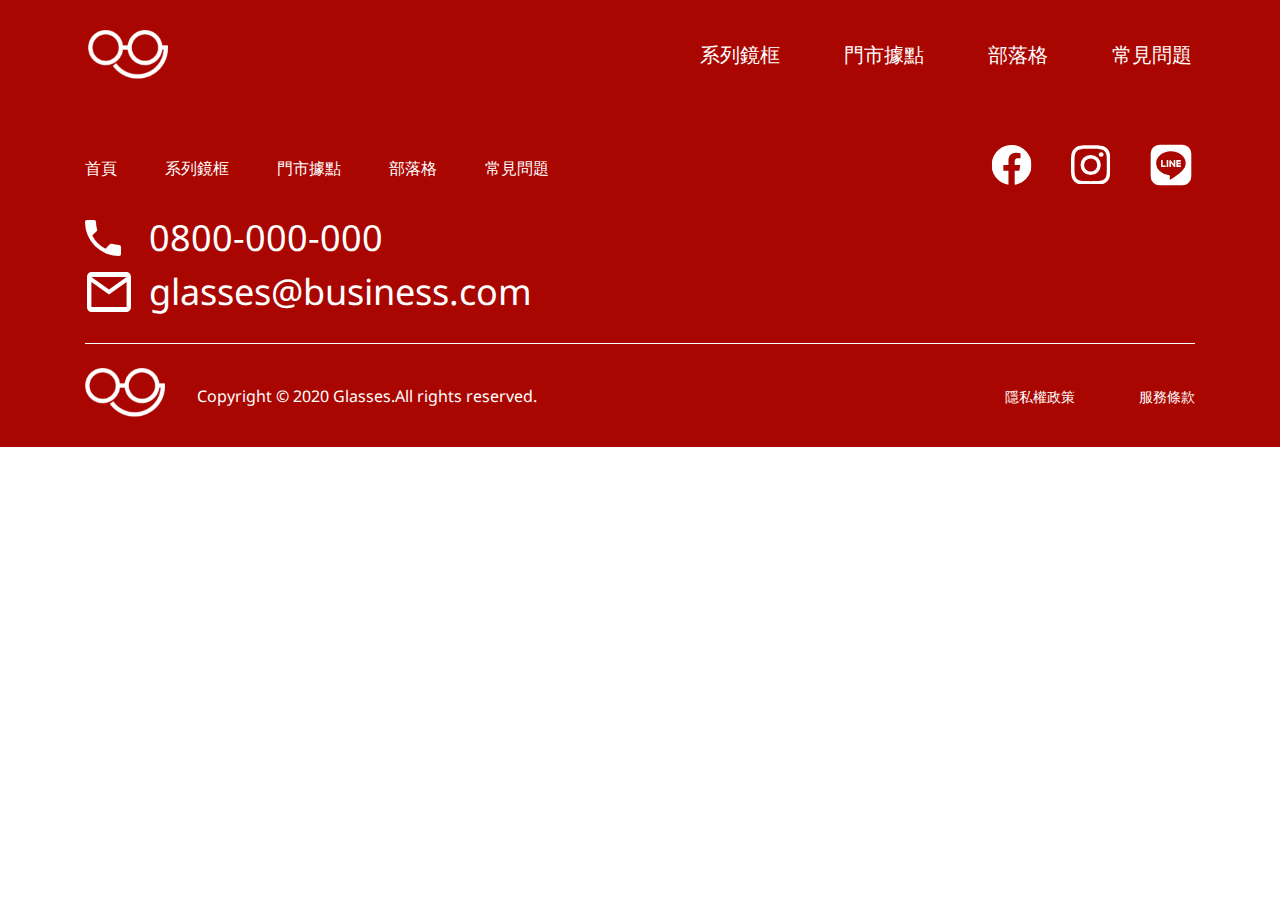
==== Blog.html @ 19c5e5c3 "edit heml" ====
<!DOCTYPE html>
<html lang="en">
<head>
    <meta charset="UTF-8">
    <meta name="viewport" content="width=device-width, initial-scale=1.0">
    <title>CssOnLineClass_ThirdMisson</title>
    <link rel="stylesheet" href="css/all.css">
    <link href="https://fonts.googleapis.com/css2?family=Roboto&display=swap" rel="stylesheet">
    <link href="https://fonts.googleapis.com/css2?family=Noto+Sans&display=swap" rel="stylesheet">
</head>
<body>
    <!-------------------- header -------------------->
    <div class="header bg_color_Crimson dp_Flex jc_between ai_center">
        <h1 class="headerLogo">
            <a class="headerLogo_a dp_block" href="index.html">
                <img class="headerLogo_img dp_block " src="images/logo.png"> logo
            </a>
        </h1>
        <ul class="headerMenu dp_Flex ">
            <li class="headerMenuItem mg_right_8 "><a class="fz_20 fc_white " href="Product.html">系列鏡框</a></li>
            <li class="headerMenuItem mg_right_8"><a class="fz_20 fc_white " href="Location.html">門市據點</a></li>
            <li class="headerMenuItem mg_right_8"><a class="fz_20 fc_white " href="Blog.html">部落格</a></li>
            <li class="headerMenuItem"><a class=" fz_20 fc_white" href="FAQ.html ">常見問題</a></li>
        </ul>
    </div>

    <!-------------------- content -------------------->
    
    <!-------------------- footer -------------------->
    <div class="footer bg_color_Crimson fc_white ">
        <div class="container ">
            <div class="footerBlockTop b_bottom_1_solid_white pd_top_4  pd_bottom_3">
                <ul class="footerMenu dp_Flex jc_between ai_center mg_bottom_2">
                    <li>
                        <ul class="footerMenuBlock1 dp_Flex  ">
                            <li class="footerMenuBlock1Item pd_right_6"><a class="footerMenuBlock1Item1Link fc_white fz_16" href="index.html">首頁</a></li>
                            <li class="footerMenuBlock1Item pd_right_6"><a class="footerMenuBlock1Item2Link fc_white fz_16" href="Product.html">系列鏡框</a></li>
                            <li class="footerMenuBlock1Item pd_right_6"><a class="footerMenuBlock1Item3Link fc_white fz_16" href="Location.html">門市據點</a></li>
                            <li class="footerMenuBlock1Item pd_right_6"><a class="footerMenuBlock1Item4Link fc_white fz_16" href="FAQ.html">部落格</a></li>
                            <li class="footerMenuBlock1Item"><a class="footerMenuBlock1Item5Link fc_white fz_16" href="Blog.html">常見問題</a></li>
                        </ul>
                    </li>
                    <li>
                        <ul class="footerMenuBlock2 dp_Flex">
                            <li class="footerMenuBlock2Item pd_right_4"><a class="footerMenuBlock2Item1Link" href="#"><img class="footerMenuBlock2Item1aImg" src="images/icon-fb.svg" alt=""></a></li>
                            <li class="footerMenuBlock2Item pd_right_4"><a class="footerMenuBlock2Item2Link" href="#"><img class="footerMenuBlock2Item2aImg" src="images/icon-ig.svg" alt=""></a></li>
                            <li class="footerMenuBlock2Item "><a class="footerMenuBlock2Item3Link" href="#"><img class="footerMenuBlock2Item3aImg" src="images/icon-line.svg" alt=""></a></li>
                        </ul>
                    </li>
                </ul>
                <ul class="footerMessage ">
                    <li class="footerMessage1 dp_Flex ai_center">
                        <img class="footerPhoneNumberImg mg_right_2" src="images/icon-phone.svg" >
                        <a class="footerPhoneNumber fc_white fz_36" href="tel:+">0800-000-000</a>
                    </li>
                    <li class="footerMessage2 dp_Flex ai_center">
                        <img class="footerEmailAddressImg mg_right_2" src="images/icon-mail.svg" >
                        <a class="footerEmailAddress fc_white fz_36" href="mailto:">glasses@business.com</a>
                    </li>
                </ul>
            </div>
            <div class="footerBlockBottom pd_top_3 pd_bottom_3 dp_Flex jc_between ai_center">
                <ul class="footerTrademark dp_Flex ai_center">
                    <a class="footerTrademarkLink fz_16" href="index.html"><img class="footerTrademarkLogo mg_right_4" src="images/logo.png" ></a>
                    <p class="footerTrademarkInformation fz_16">Copyright © 2020 Glasses.All rights reserved.</p>
                </ul>
                <ul class="footerAnnouncementInformation dp_Flex ">
                    <li class="footerAnnouncementPrivacy mg_right_8"><a class=" fc_white fz_14" href="#">隱私權政策</a> </li>
                    <li class="footerAnnouncementTerms"><a class=" fc_white fz_14" href="#">服務條款</a></li>
                </ul>
                <a class="footerPhoneLogo" href="index.html"><img  src="images/logo.png"></a>
            </div>
        </div>
        
        
       
    </div>
</body>
</html>

<!-- https://xd.adobe.com/view/8b7a73f4-31ab-4b10-a946-00fc87dfd96e-de29/screen/59ebb6ef-aad1-48e2-9908-6f530fc44c16/specs/ -->

<!-- https://dstsidragon.github.io/CssOnLineClass_ThridMisson/ -->
---- css/all.css ----
/* http://meyerweb.com/eric/tools/css/reset/ 
   v2.0 | 20110126
   License: none (public domain)
*/

html, body, div, span, applet, object, iframe,
h1, h2, h3, h4, h5, h6, p, blockquote, pre,
a, abbr, acronym, address, big, cite, code,
del, dfn, em, img, ins, kbd, q, s, samp,
small, strike, strong, sub, sup, tt, var,
b, u, i, center,
dl, dt, dd, ol, ul, li,
fieldset, form, label, legend,
table, caption, tbody, tfoot, thead, tr, th, td,
article, aside, canvas, details, embed, 
figure, figcaption, footer, header, hgroup, 
menu, nav, output, ruby, section, summary,
time, mark, audio, video {
	margin: 0;
	padding: 0;
	border: 0;
	font-size: 100%;
	font: inherit;
	vertical-align: baseline;
}
/* HTML5 display-role reset for older browsers */
article, aside, details, figcaption, figure, 
footer, header, hgroup, menu, nav, section {
	display: block;
}
body {
	line-height: 1;
}
ol, ul {
	list-style: none;
}
blockquote, q {
	quotes: none;
}
blockquote:before, blockquote:after,
q:before, q:after {
	content: '';
	content: none;
}
table {
	border-collapse: collapse;
	border-spacing: 0;
}
/* 響應式設計*/
img{
        max-width:100%;
        height:auto;
}
a{
    text-decoration: none;
}
/*從這行以下開始*/

body{
    font-family: 'Noto Sans';
    line-height: 1.5;
}

/*----- header -----*/
.header{
    max-width: 100%;
    padding:30px 88px;
}
.headerLogo{
    width: 80px;
    height: 49px;
    /*圖片取代文字*/
    text-indent:101%;
    overflow: hidden;
    white-space: nowrap;
}
.headerLogo_img{
    width: 80px;
    height: 48.57px;
}

.headerMenuItem a:hover{
    border-bottom: cornflowerblue 10px solid;
    padding-bottom: 30px;
    color:cornflowerblue;
    font-weight: bold;
}


/*----- footer -----*/
.footerPhoneNumberImg{
    padding-right: 12px;
}
.footerPhoneLogo{
    display:none;
}
.footerMenuBlock1Item a:hover{
    border-bottom: cornflowerblue 3px solid;
    padding-bottom: 5px;
    color: cornflowerblue;
    font-weight: bold;
}
.footerPhoneNumber:hover{
    color: cornflowerblue;
}
.footerEmailAddress:hover{
    color: cornflowerblue;
}
.footerAnnouncementPrivacy a:hover{
    color: cornflowerblue;
}
.footerAnnouncementTerms a:hover{
    color: cornflowerblue;
}
/*--------   共用   --------*/

.container{
    max-width: 1110px;
    margin: 0 auto;
    padding-left: 45px;
    padding-right: 45px;
}

/*字體大小*/
.fz_14{
    font-size: 14px;
}
.fz_16{
    font-size: 16px;
}
.fz_20{
    font-size: 20px;
}
.fz_36{
    font-size: 36px;
}
/*字體顏色*/
.fc_white{
    color: #fff;
}
/*背景色*/
.bg_color_Crimson{
    background-color: #AA0601;
}
/*文字對齊*/
.ta_center{
    text-align: center;
}
/*內推擠*/
.pd_3{
    padding: 24px;
}
.pd_4{
    padding: 32px;
}
.pd_top_3{
    padding-top: 24px;
}
.pd_top_4{
    padding-top: 32px;
}
.pd_bottom_3{
    padding-bottom: 24px;
}
.pd_right_4{
    padding-right: 32px;
}
.pd_right_6{
    padding-right: 48px;
}
/*外推擠*/

.mg_right_2{
    margin-right: 16px;
}
.mg_right_3{
    margin-right: 24px;
}
.mg_right_4{
    margin-right: 32px;
}
.mg_right_8{
    margin-right: 64px;
}
.mg_top_4{
    margin-top: 32px;
}
.mg_bottom_2{
    margin-bottom: 16px;
}
.mg_bottom_3{
    margin-bottom: 24px;
}

/*區塊、行內*/
.dp_block{
    display: block;
}
/*Flex*/
.dp_Flex{
    display: flex;
}
.jc_between{
    justify-content: space-between;
}
.jc_around{
    justify-content: space-around;
}

.ai_center{
    align-items: center;
}

/*邊線*/
.b_bottom_1_solid_white{
    border-bottom: 1px solid #FFFFFF;
}


/*-------------------- RWD --------------------*/

/*---- 992~768 Pad----*/
@media(max-width: 992px) {
/*----- header -----*/
.header{
    padding:30px 39px;
}
/*----- footer -----*/
.footerMenuBlock2 img{
    width: 24px;
}
.footerPhoneNumberImg{
    width: 18px;
    padding-right: 10px;
}
.footerPhoneNumber{
    font-size: 20px;
}
.footerEmailAddressImg{
    width: 28px;
}
.footerEmailAddress{
    font-size: 20px;
}
.footerTrademarkLink{
    display: none;
}
.footerAnnouncementPrivacy{
    margin-right: 24px;
}
/*--------   共用   --------*/

.container{
    max-width: 700px;
    padding-left: 39px;
    padding-right: 39px;
}
}

/*---- 767~414 Phone----*/
@media(max-width: 767px) {
/*----- header -----*/
.header{
    padding: 0;
    flex-wrap:wrap;
    text-align: center;
    justify-content: center;
}
.headerLogo{
    width: 100%; 
    padding: 10px 0;
}   

.headerLogo_img{
    margin: 0 auto;
}
.headerMenu{
    flex-wrap:wrap;
    width: 100%;
}
.headerMenuItem a:hover{
    border:none;
    padding-bottom: 0;
    color: cornflowerblue;
}

.headerMenuItem{
    padding:8px 0;
    width: 49.5%;
    margin-right: 0;
    border: 1px solid #ffffff;
}
/*----- footer -----*/
.footerMenuBlock1{
    display: none;
}
.footerMenu{
    display: block;
}
.footerBlockTop{
    display: flex;
    flex-direction: row-reverse;
}
.footerTrademarkInformation{
    font-size: 14px;
}
.footerBlockBottom{
    flex-wrap: wrap;
    align-items: flex-end;
}
.footerAnnouncementInformation{
    display: block;
}
.footerPhoneLogo{
    display: block;
    width: 46px;
    
}
/*--------   共用   --------*/

.container{
    max-width: 370px;
    padding-left: 15px;
    padding-right: 15px;
}
}
/*---- 320 Phone----*/
@media(max-width: 320px) {
    /*----- header -----*/

.headerMenuItem a:hover{
    border:none;
    padding-bottom: 0;
    color: cornflowerblue;
}

.headerMenuItem{
    width: 49.3%;
}
/*----- footer -----*/


.footerBlockTop{
    flex-direction:column;
}
.footerMenuBlock2{
    width:100%;
    justify-content: space-around;
}
.footerMenuBlock2 img{
    width: 60px;
    padding: 5px;
    border: 1px solid #ffffff;
}

.footerTrademarkInformation,.footerAnnouncementInformation a{
    font-size: 20px;
    text-align: center;
}
.footerAnnouncementInformation{
    margin: 0 auto;
    
}
.footerAnnouncementInformation li{
    
    text-align: center;
}
.footerAnnouncementPrivacy{
    margin-right: 0;
}

.footerPhoneLogo{
    display: none;
    
}
.footerTrademark{
    display: block;
}
.footerTrademarkLink{
    display: block;
    text-align: center;
}
/*--------   共用   --------*/

.container{
    max-width: 370px;
    padding-left: 15px;
    padding-right: 15px;
}
}
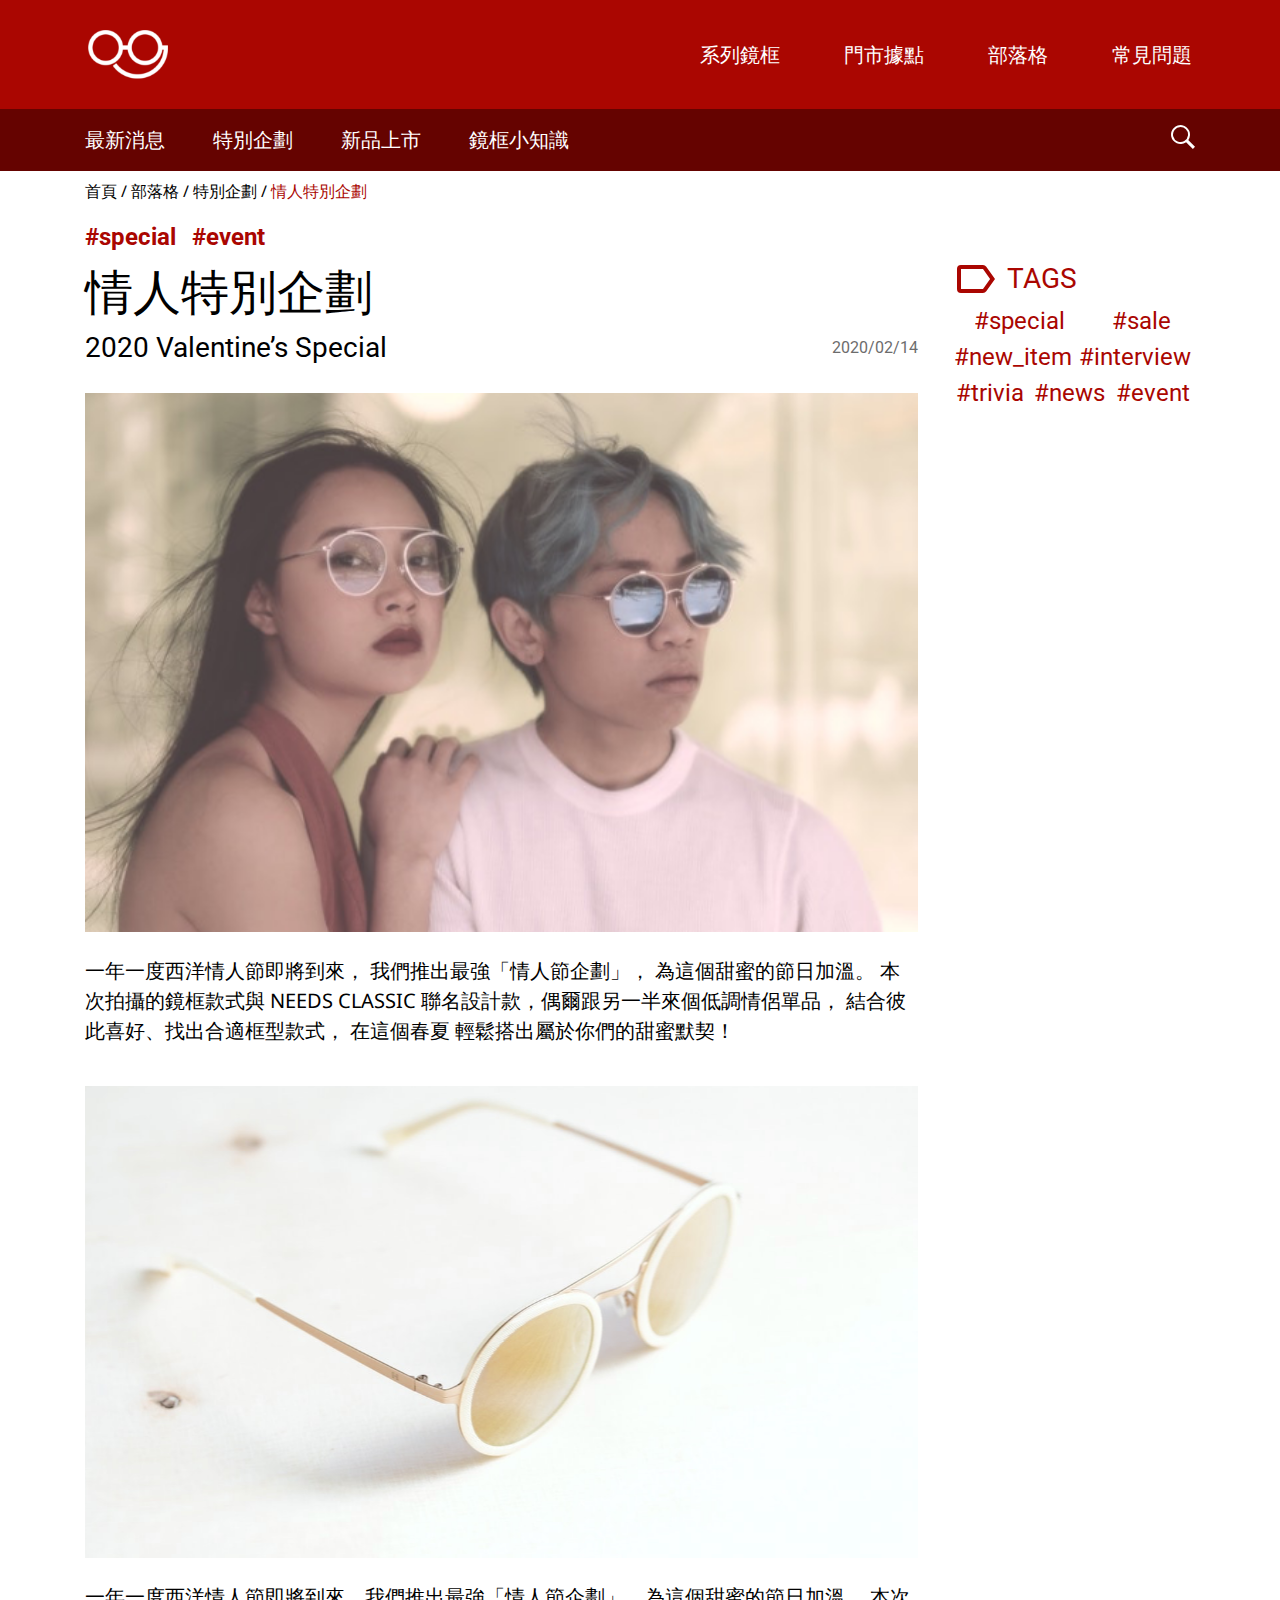
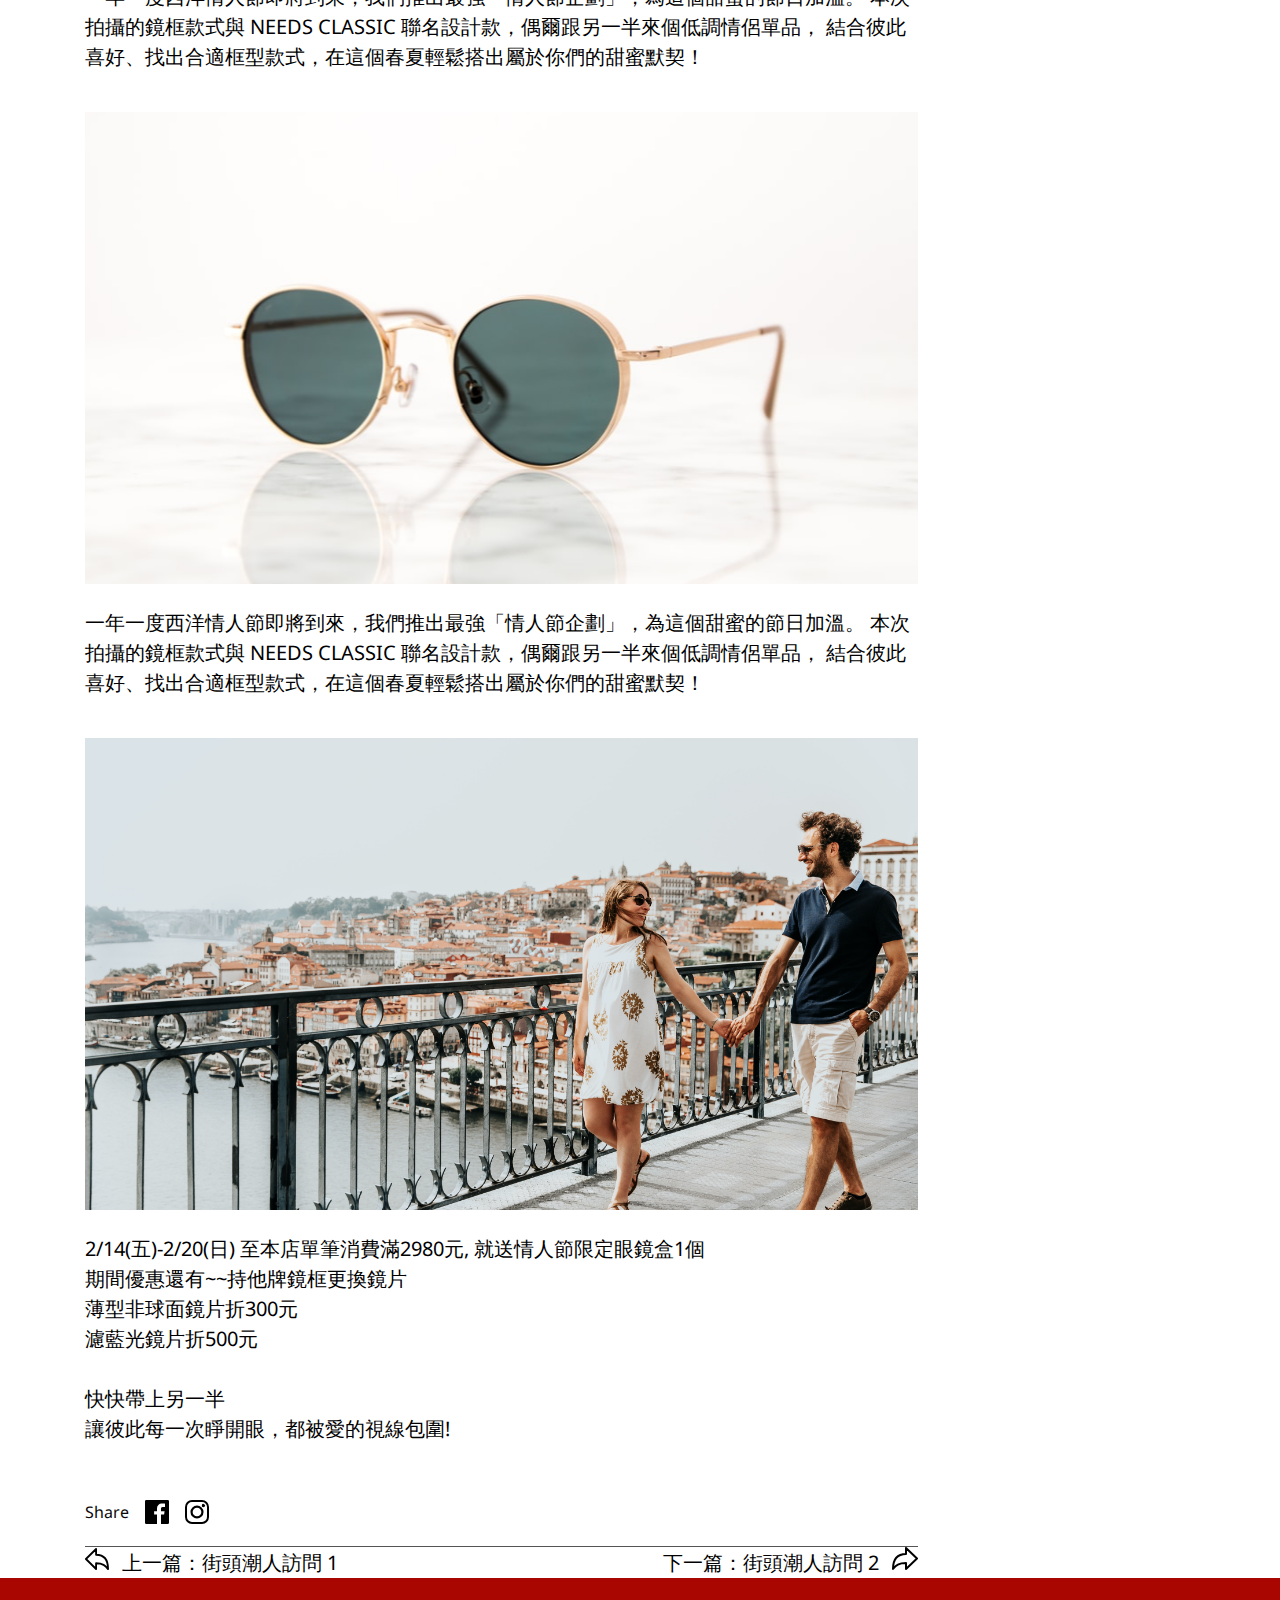
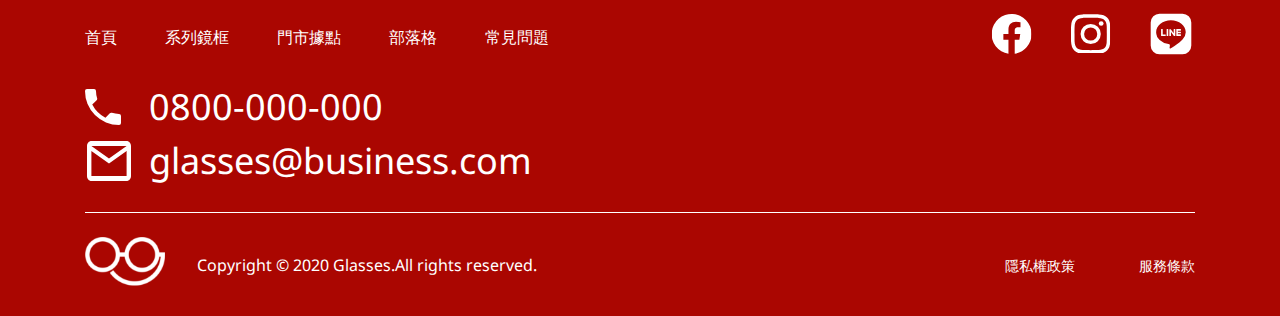
==== commit 6ae3f8cb: "edit blog html&css" ====
--- a/Blog.html
+++ b/Blog.html
@@ -7,6 +7,7 @@
     <link rel="stylesheet" href="css/all.css">
     <link href="https://fonts.googleapis.com/css2?family=Roboto&display=swap" rel="stylesheet">
     <link href="https://fonts.googleapis.com/css2?family=Noto+Sans&display=swap" rel="stylesheet">
+    <script src="js/jquery-3.5.1.js"></script>
 </head>
 <body>
     <!-------------------- header -------------------->
@@ -25,7 +26,180 @@
     </div>
 
     <!-------------------- content -------------------->
+    <div class="blog1 dp_none">
+        <div class="blogMenubar bg_color_darkred mg_bottom_10">
+            <div class="blogMenu container  dp_Flex ai_center jc_between">
+                <ul class="dp_Flex ">
+                    <li><a class="fc_white fz_20 mg_right_6 dp_block pd_top_2 pd_bottom_2" href="#">最新消息</a></li>
+                    <li><a class="fc_white fz_20 mg_right_6 dp_block pd_top_2 pd_bottom_2" href="#">特別企劃</a></li>
+                    <li><a class="fc_white fz_20 mg_right_6 dp_block pd_top_2 pd_bottom_2" href="#">新品上市</a></li>
+                    <li><a class="fc_white fz_20 mg_right_6 dp_block pd_top_2 pd_bottom_2" href="#">鏡框小知識</a></li>
+                </ul>
+                <a href="#"><img class="pd_top_2 pd_bottom_2" src="images/icon-search.svg"></a>
+            </div>
+        </div>
+        <ul class="blogContent container mg_bottom_8">
+            <li class="blogContentItem mg_bottom_5 dp_Flex jc_between ai_center">
+                <div class="blogContentItemImg1"></div>
+                <ul class="blogContentItemContent ">
+                    <li class="blogContentItemContentTitle fc_darkbrand fw_bold fz_32">情人特別企劃</li>
+                    <li class="blogContentItemContentTitle2 ff_Roboto mg_bottom_3 dp_Flex ai_center jc_between">
+                        <p class="blogContentItemContentTitle2Main fz_20">2020 Valentine’s Special</p>
+                        <p class="blogContentItemContentTitle2Main2 fz_16">2020/02/14</p>
+                    </li>
+                    <li class="blogContentItemContentText fz_20 mg_bottom_2">一年一度西洋情人節即將到來，我們推出最強「情人節企劃」，為這個甜蜜的節日加溫。偶爾跟另一半來個低調情侶單品，結合彼此喜好、找出合適框型款式，在這個春夏輕鬆搭出屬於你們的甜蜜默契！
+                    <br>
+                    即日起至2/16為止，不論是熱戀情侶、自由自在一個人或是老夫老妻，只要從未來過本店的新朋友，綁定官方LINE好友，都可享專屬優惠⋯⋯</li>
+                    <li class="blogContentItemContentMore ta_right">
+                        <a class="blogContentItemContentMoreLink fc_darkbrand ff_Roboto fw_bold fz_36 " href="#">MORE</a></li>
+                </ul>
+            </li>
+            <li class="blogContentItem mg_bottom_5 dp_Flex jc_between ai_center">
+                <div class="blogContentItemImg2"></div>
+                <ul class="blogContentItemContent ">
+                    <li class="blogContentItemContentTitle fc_darkbrand fw_bold fz_32">街頭潮人訪問</li>
+                    <li class="blogContentItemContentTitle2 ff_Roboto mg_bottom_3 dp_Flex ai_center jc_between">
+                        <p class="blogContentItemContentTitle2Main fz_20">Street Interview</p>
+                        <p class="blogContentItemContentTitle2Main2 fz_16">2020/02/02</p>
+                    </li>
+                    <li class="blogContentItemContentText fz_20 mg_bottom_2">炎熱的夏季裡，衣著選擇經常希望以簡潔的風格為主，但有時單純只穿搭 T 恤或短袖開襟襯衫，又覺得整體造型度有點不足嗎？那麼不妨可以透過「配件」，為穿搭點綴出與眾不同的視覺層次，而本季有哪些必備的配件系列呢？一起從以下推薦的 3 款單品，讓你瞬間帥氣爆棚散發型男品味⋯⋯</li>
+                    <li class="blogContentItemContentMore ta_right">
+                        <a class="blogContentItemContentMoreLink fc_darkbrand ff_Roboto fw_bold fz_36 " href="#">MORE</a></li>
+                </ul>
+            </li>
+            <li class="blogContentItem mg_bottom_5 dp_Flex jc_between ai_center">
+                <div class="blogContentItemImg3"></div>
+                <ul class="blogContentItemContent ">
+                    <li class="blogContentItemContentTitle fc_darkbrand fw_bold fz_32">春季新品上市</li>
+                    <li class="blogContentItemContentTitle2 ff_Roboto mg_bottom_3 dp_Flex ai_center jc_between">
+                        <p class="blogContentItemContentTitle2Main fz_20">New Selection</p>
+                        <p class="blogContentItemContentTitle2Main2 fz_16">2020/02/02</p>
+                    </li>
+                    <li class="blogContentItemContentText fz_20 mg_bottom_2">2020 年春季的光學眼鏡跳脫前幾季流行的復古框型，比起圓框與小方框等文青風格，偏向個性款式的眉框眼鏡成為這一季的耀眼之星。除了經典款式如黑色眉框落在長方形鏡面上，眉宇之間露出專業莊重的特殊氣質，包覆在圓形鏡框上的貓眼型眉框則是強調出特殊設計感，俐落時髦的造型搭配一件簡單的白襯衫就相當有型，是喜愛時尚質感人士絕不能錯過的必備款式⋯⋯</li>
+                    <li class="blogContentItemContentMore ta_right">
+                        <a class="blogContentItemContentMoreLink fc_darkbrand ff_Roboto fw_bold fz_36 " href="#">MORE</a></li>
+                </ul>
+            </li>
+            <li class="blogContentItem mg_bottom_5 dp_Flex jc_between ai_center">
+                <div class="blogContentItemImg4"></div>
+                <ul class="blogContentItemContent ">
+                    <li class="blogContentItemContentTitle fc_darkbrand fw_bold fz_32">設計師獨享鏡框優惠</li>
+                    <li class="blogContentItemContentTitle2 ff_Roboto mg_bottom_3 dp_Flex ai_center jc_between">
+                        <p class="blogContentItemContentTitle2Main fz_20">Sales for Designer</p>
+                        <p class="blogContentItemContentTitle2Main2 fz_16">2020/01/18</p>
+                    </li>
+                    <li class="blogContentItemContentText fz_20 mg_bottom_2">2020 年春季的光學眼鏡跳脫前幾季流行的復古框型，比起圓框與小方框等文青風格，偏向個性款式的眉框眼鏡成為這一季的耀眼之星。除了經典款式如黑色眉框落在長方形鏡面上，眉宇之間露出專業莊重的特殊氣質，包覆在圓形鏡框上的貓眼型眉框則是強調出特殊設計感，俐落時髦的造型搭配一件簡單的白襯衫就相當有型，是喜愛時尚質感人士絕不能錯過的必備款式⋯⋯</li>
+                    <li class="blogContentItemContentMore ta_right">
+                        <a class="blogContentItemContentMoreLink fc_darkbrand ff_Roboto fw_bold fz_36 " href="#">MORE</a></li>
+                </ul>
+            </li>
+            <li class="blogContentItem mg_bottom_5 dp_Flex jc_between ai_center">
+                <div class="blogContentItemImg5"></div>
+                <ul class="blogContentItemContent ">
+                    <li class="blogContentItemContentTitle fc_darkbrand fw_bold fz_32">抵抗夏日大作戰</li>
+                    <li class="blogContentItemContentTitle2 ff_Roboto mg_bottom_3 dp_Flex ai_center jc_between">
+                        <p class="blogContentItemContentTitle2Main fz_20">Summer Special</p>
+                        <p class="blogContentItemContentTitle2Main2 fz_16">2019/08/07</p>
+                    </li>
+                    <li class="blogContentItemContentText fz_20 mg_bottom_2">2020 年春季的光學眼鏡跳脫前幾季流行的復古框型，比起圓框與小方框等文青風格，偏向個性款式的眉框眼鏡成為這一季的耀眼之星。除了經典款式如黑色眉框落在長方形鏡面上，眉宇之間露出專業莊重的特殊氣質，包覆在圓形鏡框上的貓眼型眉框則是強調出特殊設計感，俐落時髦的造型搭配一件簡單的白襯衫就相當有型，是喜愛時尚質感人士絕不能錯過的必備款式⋯⋯</li>
+                    <li class="blogContentItemContentMore ta_right">
+                        <a class="blogContentItemContentMoreLink fc_darkbrand ff_Roboto fw_bold fz_36 " href="#">MORE</a></li>
+                </ul>
+            </li>
+        </ul>
+        <ul class="blogChangePage ta_center dp_Flex jc_center mg_0a mg_bottom_21">
+            <li class="b_1_solid_gray"><a  class=" pd_1 dp_block fz_19 fc_dark" href="#">上一頁</a></li>
+            <li class="b_1_solid_gray"><a  class=" pd_1 dp_block ff_Roboto fz_18 fc_dark" href="#">1</a></li>
+            <li class="b_1_solid_gray"><a  class="pd_1 dp_block ff_Roboto fz_18 fc_dark" href="#">2</a></li>
+            <li class="b_1_solid_gray"><a  class="pd_1 dp_block ff_Roboto fz_18 fc_dark" href="#">3</a></li>
+            <li class="b_1_solid_gray"><a  class="pd_1 dp_block ff_Roboto fz_18 fc_dark" href="#">4</a></li>
+            <li class="b_1_solid_gray"><a  class="pd_1 dp_block ff_Roboto fz_18 fc_dark" href="#">5</a></li>
+            <li class="b_1_solid_gray"><a   class="pd_1 dp_block fz_19 fc_dark"href="#">下一頁</a></li>
+        </ul>
+    </div>
+    <div class="blog2">
+        <div class="blog2Menubar bg_color_darkred ">
+            <div class="blogMenu container  dp_Flex ai_center jc_between">
+                <ul class="dp_Flex ">
+                    <li><a class="fc_white fz_20 mg_right_6 dp_block pd_top_2 pd_bottom_2" href="#">最新消息</a></li>
+                    <li><a class="fc_white fz_20 mg_right_6 dp_block pd_top_2 pd_bottom_2" href="#">特別企劃</a></li>
+                    <li><a class="fc_white fz_20 mg_right_6 dp_block pd_top_2 pd_bottom_2" href="#">新品上市</a></li>
+                    <li><a class="fc_white fz_20 mg_right_6 dp_block pd_top_2 pd_bottom_2" href="#">鏡框小知識</a></li>
+                </ul>
+                <a href="#"><img class="pd_top_2 pd_bottom_2" src="images/icon-search.svg"></a>
+            </div>
+        </div>
+        <div class="blog2BannerContent pd_top_1">
+            <ul class="blog2Banner container">
+                <li class="blog2BannerUrl fz_16 mg_bottom_2">
+                    首頁 / 部落格 / 特別企劃 / 
+                    <span class="blog2BannerUrlNow fc_darkred">情人特別企劃</span>
+                </li>
+                <li class="blog2BannerTag fc_darkred fw_bold ff_Roboto fz_24 dp_Flex">
+                    <p class="blog2BannerTag1 mg_right_2">#special</p>
+                    <p class="blog2BannerTag2">#event</p>
+                </li>
+            </ul>
+        </div>
+        <div class="blog2Content container dp_Flex jc_between ">
+            <ul class="blog2Main ">
+                <li class="blog2MainTittle fz_48">
+                    <h2>情人特別企劃</h2>
+                </li>
+                <li class="blog2MainTittle2 dp_Flex jc_between ai_center mg_bottom_3 ff_Roboto">
+                    <p class="blog2MainTittle2Name fz_28">2020 Valentine’s Special</p>
+                    <p class="blog2MainTittle2Date fz_16 fc_light_gray_2">2020/02/14</p>
+                </li>
+                <li class="blog2MainTittle2Img1 mg_bottom_3 "></li>
+                <li class="blog2MainContent mg_bottom_5 fz_20">
+                    一年一度西洋情人節即將到來， 我們推出最強「情人節企劃」， 為這個甜蜜的節日加溫。 本次拍攝的鏡框款式與 NEEDS CLASSIC 聯名設計款，偶爾跟另一半來個低調情侶單品， 結合彼此喜好、找出合適框型款式， 在這個春夏 輕鬆搭出屬於你們的甜蜜默契！
+                </li>
+                <li class="blog2MainTittle2Img2 mg_bottom_3"></li>
+                <li class="blog2MainContent mg_bottom_5 fz_20">
+                    一年一度西洋情人節即將到來，我們推出最強「情人節企劃」，為這個甜蜜的節日加溫。 本次拍攝的鏡框款式與 NEEDS CLASSIC 聯名設計款，偶爾跟另一半來個低調情侶單品， 結合彼此喜好、找出合適框型款式，在這個春夏輕鬆搭出屬於你們的甜蜜默契！
+                </li>
+                <li class="blog2MainTittle2Img3 mg_bottom_3"></li>
+                <li class="blog2MainContent mg_bottom_5 fz_20">
+                    一年一度西洋情人節即將到來，我們推出最強「情人節企劃」，為這個甜蜜的節日加溫。 本次拍攝的鏡框款式與 NEEDS CLASSIC 聯名設計款，偶爾跟另一半來個低調情侶單品， 結合彼此喜好、找出合適框型款式，在這個春夏輕鬆搭出屬於你們的甜蜜默契！
+                </li>
+                <li class="blog2MainTittle2Img4 mg_bottom_3"></li>
+                <li class="blog2MainContent mg_bottom_5 fz_20">
+                    2/14(五)-2/20(日) 至本店單筆消費滿2980元, 就送情人節限定眼鏡盒1個<br>期間優惠還有~~持他牌鏡框更換鏡片<br>薄型非球面鏡片折300元<br>濾藍光鏡片折500元<br><br>快快帶上另一半<br>讓彼此每一次睜開眼，都被愛的視線包圍! 
+                </li>
+                <li class="blog2MainShare b_bottom_1_solid_gray pd_top_2 pd_bottom_2 fc_light_gray_3">
+                    <ul class="dp_Flex">
+                        <li class="mg_right_2" >Share</li>
+                        <li class="mg_right_2"><a href="#"><img src="images/logo-facebook.svg"></a></li>
+                        <li><a href="#"><img src="images/logo-instagram.svg"></a></li>
+                    </ul>
+                </li>
+                <li class="blog2MainChangePage dp_Flex jc_between ai_center">
+                    <a class="blog2MainChangePageLast fc_dark fz_20 " href="#">
+                        <img class="mg_right_1"  src="images/icon-undo.svg"> 上一篇：街頭潮人訪問 1</a>
+                    <a class="blog2MainChangePageNext fc_dark fz_20 " href="#">下一篇：街頭潮人訪問 2
+                        <img class="mg_left_1" src="images/icon-redo.svg"></a>
+                </li>
+            </ul>
+            <div class="blog2SideBar">
+                <h3 class="blog2SideBarTittle fc_darkred fz_28 ff_Roboto dp_Flex ai_center">
+                    <img class="mg_right_1" src="images/icon-tag.svg">
+                    <p>TAGS</p>
+                </h3>
+                <ul class="blog2SideBarTagList fc_darkred fz_24 ff_Roboto dp_Flex ai_center jc_around F_wrap">
+                    <li class="blog2SideBarTag">#special</li>
+                    <li class="blog2SideBarTag">#sale</li>
+                    <li class="blog2SideBarTag">#new_item</li>
+                    <li class="blog2SideBarTag">#interview</li>
+                    <li class="blog2SideBarTag">#trivia</li>
+                    <li class="blog2SideBarTag">#news</li>
+                    <li class="blog2SideBarTag">#event</li>
+                </ul>
+            </div>
+        </div>
+
+    </div>
     
+
     <!-------------------- footer -------------------->
     <div class="footer bg_color_Crimson fc_white ">
         <div class="container ">
@@ -75,9 +249,11 @@
         
        
     </div>
+    <script src="js/all.js"></script>
 </body>
 </html>
 
 <!-- https://xd.adobe.com/view/8b7a73f4-31ab-4b10-a946-00fc87dfd96e-de29/screen/59ebb6ef-aad1-48e2-9908-6f530fc44c16/specs/ -->
 
-<!-- https://dstsidragon.github.io/CssOnLineClass_ThridMisson/ -->+<!-- https://dstsidragon.github.io/CssOnLineClass_ThridMisson/ -->
+
--- a/css/all.css
+++ b/css/all.css
@@ -60,6 +60,7 @@
     font-family: 'Noto Sans';
     line-height: 1.5;
 }
+/*-------------Layout-------------*/
 
 /*----- header -----*/
 .header{
@@ -112,6 +113,381 @@
 .footerAnnouncementTerms a:hover{
     color: cornflowerblue;
 }
+/*-------------Index-------------*/
+.banner{
+    background:url('../images/banner.png') no-repeat center center;
+    background-size: cover;
+    height: 840px;
+    
+}
+.containerContent{
+    font-family:Noto sans,Regular;
+}
+.servicetcontentList{
+    width: 100%;
+}
+.servicetcontentItem{
+    width:20%;
+}
+.classificationImg{
+    width: 53%;
+}
+.classificationLink{
+    width: 43%;
+}
+.co-branding{
+    background: center center url('../images/bg.png');
+}
+.DoubleA{
+    width: 47.5%;
+    height: 472px;
+    background: center center url('../images/product-8.png');
+    opacity: 0.5;
+    background-size: cover;
+}
+
+.Youth{
+    width: 47.5%;
+    height: 472px;
+    background: center center url('../images/product-9.png');
+    opacity: 0.5;
+    background-size: cover;
+}
+.DoubleA:hover,.Youth:hover{
+    opacity: 1;
+}
+.feedbackContent{
+    width: 24%;
+}
+.contactForm{
+    width: 730px;
+}
+.formCheck{
+    cursor: pointer;
+    width: 24px;
+    height: 24px;
+}
+
+.formButton{
+    width: 354px;
+    height: 52px;
+    cursor: pointer;
+}
+
+/*-------------Product-------------*/
+.opticalLinkkImg{
+    width: 48px;
+}
+.opticalLink,.sunglassesLink,.functionalLink{
+    border-bottom:10px solid transparent;
+} 
+.opticalLink:hover,.sunglassesLink:hover,.functionalLink:hover{
+    background-color: rgba(240, 222, 222, 0.966); 
+    border-bottom:10px solid #AA0601;
+    
+} 
+.sunglassesLinkImg{
+    width: 48px;
+}
+.functionalLinkImg{
+    width: 35px;
+}
+.glassClass{
+    max-width: 1386px;
+}
+
+.glassClassItem{
+    width: 33.333333%;
+}
+.productBanner div{
+    width: 49%;
+    height: 309px;
+    
+}
+.productOpticalContentItem{
+    width: 24%;
+}
+.productBannerImg{
+    background:center center no-repeat url('../images/banner-1.png');
+    background-size: cover;
+}
+.productBannerImg2{
+    background:center center no-repeat url('../images/banner-2.png');
+    background-size: cover;
+}
+
+.productSunglassesContentItem1 .productSunglassesContentItemImg,.productSunglassesContentItem7 .productSunglassesContentItemImg{
+    background:center center no-repeat url('../images/products-4.png');
+    background-size: cover;
+    height: 164px;
+}
+.productSunglassesContentItem2 .productSunglassesContentItemImg,.productSunglassesContentItem8 .productSunglassesContentItemImg{
+    background:center center no-repeat url('../images/products-3.png');
+    background-size: cover;
+    height: 164px;
+}
+.productSunglassesContentItem3 .productSunglassesContentItemImg,.productSunglassesContentItem9 .productSunglassesContentItemImg{
+    background:center center no-repeat url('../images/products-2.png');
+    background-size: cover;
+    height: 164px;
+}
+.productSunglassesContentItem4 .productSunglassesContentItemImg,.productSunglassesContentItem10 .productSunglassesContentItemImg{
+    background:center center no-repeat url('../images/products-6.jpg');
+    background-size: cover;
+    height: 164px;
+}
+.productSunglassesContentItem5 .productSunglassesContentItemImg,.productSunglassesContentItem11 .productSunglassesContentItemImg{
+    background:center center no-repeat url('../images/products-11.jpg');
+    background-size: cover;
+    height: 164px;
+}
+.productSunglassesContentItem6 .productSunglassesContentItemImg,.productSunglassesContentItem12 .productSunglassesContentItemImg{
+    background:center center no-repeat url('../images/products-5.jpg');
+    background-size: cover;
+    height: 164px;
+}
+
+.productOpticalContentItemColor1,.productOpticalContentItemColor2{
+    width: 24px;
+    height: 24px;
+    border-radius:20%;
+}
+.productChangePage{
+    width: 368px;
+}
+.productChangePage li:hover{
+    background-color: #000;
+}
+.productChangePage a:hover{
+    color: #fff;
+}
+
+.productSunglassesContentItem{
+    width: 32%;
+}
+
+.productOpticalContentItem1 .productOpticalContentItemImg,.productOpticalContentItem7 .productOpticalContentItemImg{
+    background:center center no-repeat url('../images/products-1.png');
+    background-size: cover;
+    height: 164px;
+}
+.productOpticalContentItem2 .productOpticalContentItemImg,.productOpticalContentItem8 .productOpticalContentItemImg{
+    background:center center no-repeat url('../images/products-7.jpg');
+    background-size: cover;
+    height: 164px;
+}
+.productOpticalContentItem3 .productOpticalContentItemImg,.productOpticalContentItem9 .productOpticalContentItemImg{
+    background:center center no-repeat url('../images/products-8.jpg');
+    background-size: cover;
+    height: 164px;
+}
+.productOpticalContentItem4 .productOpticalContentItemImg,.productOpticalContentItem10 .productOpticalContentItemImg{
+    background:center center no-repeat url('../images/products-10.jpg');
+    background-size: cover;
+    height: 164px;
+}
+.productOpticalContentItem5 .productOpticalContentItemImg,.productOpticalContentItem11 .productOpticalContentItemImg{
+    background:center center no-repeat url('../images/products-9.jpg');
+    background-size: cover;
+    height: 164px;
+}
+.productOpticalContentItem6 .productOpticalContentItemImg,.productOpticalContentItem12 .productOpticalContentItemImg{
+    background:center center no-repeat url('../images/products-12.jpg');
+    background-size: cover;
+    height: 164px;
+}
+
+.productSunglassesContentItemColor1,.productSunglassesContentItemColor2{
+    width: 24px;
+    height: 24px;
+    border-radius:20%;
+}
+.productSunglassesContent .productChangePage{
+    display:none;
+}
+
+/*-------------Location-------------*/
+.locationBanner{
+    height: 304px;
+    background:center center url(../images/qa.png);
+}
+.locationBannerHeaderIcon{
+    width: 40px;
+    height: 58px;
+}
+.locationBannerHeader{
+    height: 100%;
+}
+.locationContentItem{
+    width: 32%;
+    margin-left: 0.5%;
+    margin-right: 0.5%;
+}
+
+.locationContentItem1 .locationContentItemImg{
+    height: 224px;
+    background: center center no-repeat url(../images/locate1.jpeg);
+    background-size: cover;
+}
+.locationContentItem2 .locationContentItemImg{
+    height: 224px;
+    background: center center no-repeat url(../images/locate2.jpg);
+    background-size: cover;
+}
+.locationContentItem3 .locationContentItemImg{
+    height: 224px;
+    background: center center no-repeat url(../images/locate3.jpg);
+    background-size: cover;
+}
+.locationContentItem4 .locationContentItemImg{
+    height: 224px;
+    background: center center no-repeat url(../images/locate4.jpg);
+    background-size: cover;
+}
+.locationContentItem5 .locationContentItemImg{
+    height: 224px;
+    background: center center no-repeat url(../images/locate5.jpg);
+    background-size: cover;
+}
+.locationContentItemInfo img{
+    width: 20px;
+    height: 20px;
+}
+.locationContentItemButton{
+    width: 100%;
+}
+.locationContentItemButton:hover{
+    background-color: rgb(25, 167, 192);
+}
+.locationSelect{
+    width: 324px;
+    height: 45px;
+    border: 1px solid #CED4DA;
+}
+
+/*--local2--*/
+.locationContent2Item{
+    width: 40%;
+    margin-left: 0.5%;
+    margin-right: 0.5%;
+}
+.locationContent2Item .locationContentItemImg{
+    height: 224px;
+    background: center center no-repeat url(../images/locate1.jpeg);
+    background-size: cover;
+
+}
+.location2Map{
+    width: 57%;
+    height: 442px;
+}
+.location2ContentBackup{
+    width: 80%;
+}
+
+
+/*-------------FAQ-------------*/
+.faqBanner{
+    height: 304px;
+    background:center center url(../images/qa.png);
+}
+.faqBannerHeaderIcon{
+    width: 58px;
+    height: 58px;
+}
+.faqBannerHeader{
+    height: 100%;
+}
+.faqContentItemContent{
+    width: 900px;
+}
+.blogMenu a:hover{
+    outline: 1px solid rgb(25, 167, 192);
+}
+/*-------------Blog-------------*/
+.blogContentItem{
+    height: 400px;
+}
+.blogContentItemImg1{
+    width: 50%;
+    height: 100%;
+    background: center center no-repeat url(../images/blog-1.png);
+    background-size: cover;
+}
+.blogContentItemImg2{
+    width: 50%;
+    height: 100%;
+    background: center center no-repeat url(../images/blog-2.png);
+    background-size: cover;
+}
+.blogContentItemImg3{
+    width: 50%;
+    height: 100%;
+    background: center center no-repeat url(../images/blog-3.png);
+    background-size: cover;
+}
+.blogContentItemImg4{
+    width: 50%;
+    height: 100%;
+    background: center center no-repeat url(../images/blog-4.png);
+    background-size: cover;
+}
+.blogContentItemImg5{
+    width: 50%;
+    height: 100%;
+    background: center center no-repeat url(../images/blog-5.png);
+    background-size: cover;
+}
+.blogContentItemContent{
+    width: 49%;
+}
+
+.blogChangePage{
+    width: 368px;
+}
+.blogChangePage li:hover{
+    background-color: #000;
+}
+.blogChangePage a:hover{
+    color: #fff;
+}
+
+/*--blog2--*/
+
+
+.blog2SideBar{
+    width: 22%;
+}
+.blog2Main{
+    width: 75%;
+}
+.blog2MainTittle2Img1{
+    background: center center no-repeat url(../images/blog-1.png);
+    background-size: cover;
+    height: 539px;
+}
+.blog2MainTittle2Img2{
+    background: center center no-repeat url(../images/blog-6.png);
+    background-size: cover;
+    height: 472px;
+}
+.blog2MainTittle2Img3{
+    background: center center no-repeat url(../images/blog-7.png);
+    background-size: cover;
+    height: 472px;
+}
+.blog2MainTittle2Img4{
+    background: center center no-repeat url(../images/blog-10.jpg);
+    background-size: cover;
+    height: 472px;
+}
+.blog2MainChangePageLast img{
+    width: 24px;
+}
+.blog2SideBarTagList{
+    width: 100%;
+}
+
 /*--------   共用   --------*/
 
 .container{
@@ -120,7 +496,16 @@
     padding-left: 45px;
     padding-right: 45px;
 }
-
+.mg_0a{
+    margin: 0 auto;
+}
+/*字型*/
+.ff_Roboto{
+    font-family: "Roboto", sans-serif;
+}
+.ff_NotoSans{
+    font-family: "Noto Sans", sans-serif;
+}
 /*字體大小*/
 .fz_14{
     font-size: 14px;
@@ -128,48 +513,210 @@
 .fz_16{
     font-size: 16px;
 }
+.fz_18{
+    font-size: 18px;
+}
+.fz_19{
+    font-size: 19px;
+}
 .fz_20{
     font-size: 20px;
 }
+.fz_24{
+    font-size: 24px;
+}
+.fz_28{
+    font-size: 28px;
+}
+.fz_32{
+    font-size: 32px;
+}
 .fz_36{
     font-size: 36px;
+}
+.fz_42{
+    font-size: 42px;
+}
+.fz_48{
+    font-size: 48px;
+}
+.fz_64{
+    font-size: 64px;
+}
+.fz_72{
+    font-size: 72px;
+}
+/*透明度*/
+.opacity_02{
+    opacity: 0.2;
+}
+/*字體粗度*/
+.fw_bold{
+    font-weight: bold;
+}
+.fw_black {
+    font-weight: 900;
+}
+.fw_medium{
+    font-weight: 400;
+}
+.fs_italic{
+    font-style:italic;
 }
 /*字體顏色*/
 .fc_white{
     color: #fff;
 }
+.fc_darkbrand{
+    color: #650300;
+}
+.fc_darkred{
+    color: #AA0601;
+}
+.fc_light_gray{
+    color: #707070;
+}
+.fc_dark{
+    color:#000000;
+}
+.fc_dark_gray_2{
+    color:#555555;
+}
+.fc_dark_gray{
+    color:#495057;
+}
+.fc_light_gray_2{
+    color:#6C6C6C;
+}
+.fc_light_gray_3{
+    color:#0A0A0A;
+}
 /*背景色*/
 .bg_color_Crimson{
     background-color: #AA0601;
 }
+.bg_color_darkPink{
+    background-color:#AA06010D;
+}
+.bg_color_drakBrown{
+    background-color: #5F3E2D;
+}
+.bg_color_darkOrange{
+    background-color: #B75929;
+}
+.bg_color_darkWhite{
+    background-color: rgba(240, 222, 222, 0.966);
+}
+.bg_color_dark{
+    background-color:#000000;
+}
+.bg_color_darkgray{
+    background-color:#495057;
+}
+.bg_color_darkred{
+    background-color:#650300;
+}
+.bg_transparent{
+    background: transparent;
+
+}
+
 /*文字對齊*/
 .ta_center{
     text-align: center;
 }
+.ta_right{
+    text-align: right;
+}
+.ta_left{
+    text-align: left;
+}
+
+
 /*內推擠*/
+.pd_1{
+    padding: 8px;
+}
+.pd_2{
+    padding: 16px;
+}
 .pd_3{
     padding: 24px;
 }
 .pd_4{
     padding: 32px;
 }
+.pd_top_1{
+    padding-top:8px;
+}
+.pd_top_2{
+    padding-top: 16px;
+}
 .pd_top_3{
     padding-top: 24px;
 }
 .pd_top_4{
     padding-top: 32px;
 }
+.pd_top_5{
+    padding-top: 40px;
+}
+.pd_top_8{
+    padding-top: 64px;
+}
+.pd_top_10{
+    padding-top: 80px;
+}
+.pd_top_11{
+    padding-top: 88px;
+}
+.pd_bottom_1{
+    padding-bottom: 8px;
+}
+.pd_bottom_2{
+    padding-bottom: 16px;
+}
 .pd_bottom_3{
     padding-bottom: 24px;
 }
+.pd_bottom_8{
+    padding-bottom: 64px;
+}
+.pd_bottom_10{
+    padding-bottom: 80px;
+}
+.pd_bottom_20{
+    padding-bottom: 160px;
+}
+.pd_bottom_33{
+    padding-bottom: 264px;
+}
+.pd_bottom_35{
+    padding-bottom: 280px;
+}
+.pd_left_2{
+    padding-left: 16px;
+}
+.pd_left_3{
+    padding-left: 24px;
+}
+.pd_right_2{
+    padding-right: 16px;
+}
+.pd_right_3{
+    padding-right: 24px;
+}
 .pd_right_4{
     padding-right: 32px;
 }
 .pd_right_6{
     padding-right: 48px;
 }
+
 /*外推擠*/
-
+.mg_right_1{
+    margin-right: 8px;
+}
 .mg_right_2{
     margin-right: 16px;
 }
@@ -179,43 +726,146 @@
 .mg_right_4{
     margin-right: 32px;
 }
+.mg_right_6{
+    margin-right: 48px;
+}
 .mg_right_8{
     margin-right: 64px;
 }
+.mg_left_1{
+    margin-left: 8px;
+}
 .mg_top_4{
     margin-top: 32px;
 }
+.mg_bottom_1{
+    margin-bottom: 8px;
+}
 .mg_bottom_2{
     margin-bottom: 16px;
 }
 .mg_bottom_3{
     margin-bottom: 24px;
 }
-
+.mg_bottom_4{
+    margin-bottom: 32px;
+}
+.mg_bottom_5{
+    margin-bottom: 40px;
+}
+.mg_bottom_8{
+    margin-bottom: 64px;
+}
+.mg_bottom_10{
+    margin-bottom: 80px;
+}
+.mg_bottom_13{
+    margin-bottom: 104px;
+}
+.mg_bottom_21{
+    margin-bottom: 168px;
+}
+.mg_bottom_35{
+    margin-bottom: 280px;
+}
+
+
+
+/*Flex*/
+.dp_Flex{
+    display: flex;
+}
+.F_wrap{
+    flex-wrap: wrap;
+}
+.fd_colmun{
+    flex-direction: column;
+}
+.fd_row_reverse{
+    flex-direction: row-reverse;
+}
+.jc_center{
+    justify-content: center;
+}
+.jc_between{
+    justify-content: space-between;
+}
+.jc_around{
+    justify-content: space-around;
+}
+.jc_end{
+    justify-content:flex-end;
+}
+.ai_center{
+    align-items: center;
+}
+.ai_baseline{
+    align-items: baseline;
+}
+.ai_end{
+    align-items: flex-end;
+}
 /*區塊、行內*/
 .dp_block{
     display: block;
 }
-/*Flex*/
-.dp_Flex{
-    display: flex;
-}
-.jc_between{
-    justify-content: space-between;
-}
-.jc_around{
-    justify-content: space-around;
-}
-
-.ai_center{
-    align-items: center;
-}
-
+.dp_none{
+    display: none;
+}
+.bx_border{
+    box-sizing: border-box;
+}
+/*高度*/
+.h_full{
+    height: 100%;
+}
+/*寬度*/
+.w_full{
+    width: 100%;
+}
 /*邊線*/
+.b_1_solid_lightwhite{
+    border: 1px solid #DEE2E6;
+
+}
+.b_1_solid_dark{
+    border: 1px solid #000000;
+
+}
+.b_1_solid_lightgray{
+    border: 1px solid #DCDCDC;
+}
+.b_1_solid_gray{
+    border: 1px solid #555555;
+}
+.b_1_solid_darkgray{
+    border: 1px solid #00000020;
+}
 .b_bottom_1_solid_white{
     border-bottom: 1px solid #FFFFFF;
 }
-
+.b_bottom_1_solid_lightwhite{
+    border-bottom: 1px solid #DEE2E6;
+
+}
+.b_bottom_1_solid_dark{
+    border-bottom: 1px solid #000000;
+
+}
+.b_bottom_1_solid_lightgray{
+    border-bottom: 1px solid #DCDCDC;
+}
+.b_bottom_1_solid_gray{
+    border-bottom: 1px solid #555555;
+}
+.b_bottom_1_solid_darkgray{
+    border-bottom: 1px solid #00000020;
+}
+
+.active{ 
+    border-bottom:10px solid #AA0601;
+}
+   
 
 /*-------------------- RWD --------------------*/
 
@@ -251,10 +901,158 @@
 /*--------   共用   --------*/
 
 .container{
-    max-width: 700px;
+    max-width: 768px;
     padding-left: 39px;
     padding-right: 39px;
 }
+
+/*-------------Index-------------*/
+.banner{
+    background:url('../images/banner-sm.png') no-repeat center center;
+    background-size: cover;
+}
+.containerTittle{
+    font-size:48px;
+}
+.containerContent{
+    font-size: 20px;
+}
+.servicetcontent .container{
+    padding-top: 40px;
+    padding-bottom: 64px;
+}
+.servicetcontentTittle{
+    font-size: 32px;
+}
+.servicetcontentList{
+    flex-wrap: wrap;
+}
+.servicetcontentItem{
+    width: 40%;
+    margin-bottom: 40px;
+}
+.order_1{
+    order: -1;
+}
+.servicetcontentItem img{
+    margin-bottom: 16px;
+}
+.servicetcontentItem h3{
+    font-size: 20px;
+    margin-bottom: 8px;
+}
+.servicetcontentItem p{
+    font-size: 16px;
+}
+    
+.classification{
+    padding-top: 40px;
+    padding-bottom: 40px;
+}
+.classificationTittle{
+    font-size: 32px;
+    margin-bottom: 32px;
+}
+.classificationLink img{
+    width: 32px;
+}
+.classificationLink p{
+    font-size: 28px;
+}
+.optical{
+    margin-bottom: 8px;
+}
+.sunglasses{
+    flex-direction:row;
+    margin-bottom: 8px;
+}
+.sunglasses a{
+    justify-content: start;
+}
+.sunglasses .classificationImg{
+    margin-right: 32px;
+}
+.functional a img{
+    width: 23px;
+    height: 32px;
+}
+.co-branding{
+    background: center center no-repeat url('../images/bg.png');
+    background-size: cover;
+}
+.co-branding .container{
+    
+    padding-top: 40px;
+    padding-bottom: 40px;
+}
+.co-brandingTittle {
+    margin-bottom: 32px;
+    font-size: 32px;
+}
+.DoubleA{
+    font-size: 32px;
+    height: 280px;
+   
+}
+.Youth{
+    font-size: 32px;
+    height: 280px;
+}
+.customerfeedbackTittle{
+    font-size: 32px;
+    margin-bottom: 32px;
+}
+.customerfeedbackContent{
+    flex-wrap: wrap;
+}
+.customerfeedback{
+    padding-top: 40px;
+    padding-bottom: 12px;
+}
+.feedbackContent{
+    width: 42%;
+    margin-bottom: 28px;
+}
+.contact{
+    padding-top: 40px;
+    padding-bottom: 40px;
+}
+.contactForm{
+    width: 450px;
+    font-size: 14px;
+}
+.contactTitle{
+    font-size: 32px;
+    margin-bottom: 16px;
+}
+.contactFormMain{
+    font-size: 16px;
+}
+.formName,.formTel,.formEmail,.formContent{
+    padding: 8px;
+    font-size: 14px;
+}
+.formCheck{
+    width: 17px;
+    height: 17px;
+}
+.check{
+    align-items: initial;
+}
+
+.formButton{
+    width: 350px;
+    height: 54px;
+}
+
+/*-------------Product-------------*/
+
+/*-------------Location-------------*/
+
+/*-------------FAQ-------------*/
+
+/*-------------Blog-------------*/
+
 }
 
 /*---- 767~414 Phone----*/
@@ -277,6 +1075,10 @@
 .headerMenu{
     flex-wrap:wrap;
     width: 100%;
+    justify-content: space-around;
+}
+.headerMenuItem a{
+    display: block;
 }
 .headerMenuItem a:hover{
     border:none;
@@ -319,11 +1121,134 @@
 /*--------   共用   --------*/
 
 .container{
-    max-width: 370px;
+    max-width: 375px;
     padding-left: 15px;
     padding-right: 15px;
 }
-}
+
+/*-------------Index-------------*/
+.banner{
+    height: 394px;
+}
+.containerTittle{
+    font-size:32px;
+}
+.containerContent{
+    font-size: 16px;
+}
+.servicetcontentTittle{
+    font-size: 24px;
+    margin-bottom: 20px;
+}
+.servicetcontentItem{
+    width: 65%;
+}
+
+.servicetcontent .container{
+    padding-top: 32px;
+    padding-bottom: 12px;
+}
+.servicetcontentItem img{
+    width: 80px;
+}
+.classification{
+    padding-top: 32px;
+    padding-bottom: 24px;
+}
+.classificationTittle{
+    font-size: 20px;
+    margin-bottom: 20px;
+}
+.classificationLink{
+    position: absolute;
+    top: 53px;
+    left: 95px;
+}
+.classificationLinkImg{
+    display: none;
+}
+.classificationLinkHideImg{
+    display: block;
+}
+.classificationLink p{
+    color: #FFF;
+}
+.classificationImg{
+    width: 100%;
+}
+.optical,.sunglasses,
+.functional{
+    position: relative;
+}
+.sunglasses .classificationImg{
+    margin-right: 0;
+}
+
+.co-branding .container{
+    padding-bottom: 16px;
+    padding-top: 32px;
+}
+.co-brandingTittle {
+    margin-bottom: 20px;
+    font-size: 28px;
+}
+.co-brandingList{
+    flex-wrap: wrap;
+}
+.DoubleA{
+    width: 100%;
+    height: 284px;
+    margin-bottom: 16px;
+}
+.Youth{
+    width: 100%;
+    height: 284px;
+    margin-bottom: 16px;
+    
+}
+.customerfeedback{
+    padding-top: 32px;
+    padding-bottom: 16px;
+}
+.customerfeedbackTittle{
+    font-size: 20px;
+    margin-bottom: 20px;
+}
+.feedbackContent{
+    width: 85%;
+    margin-bottom: 16px;
+}
+.contact{
+    padding-top: 32px;
+    padding-bottom: 32px;
+}
+.contactForm{
+    width: 345px;
+}
+
+.contactTitle{
+    font-size: 20px;
+    margin-bottom: 20px;
+}
+
+
+.formButton{
+    width: 165px;
+    height: 36px;
+}
+
+/*-------------Product-------------*/
+
+/*-------------Location-------------*/
+
+/*-------------FAQ-------------*/
+
+/*-------------Blog-------------*/
+
+}
+
+
+
 /*---- 320 Phone----*/
 @media(max-width: 320px) {
     /*----- header -----*/
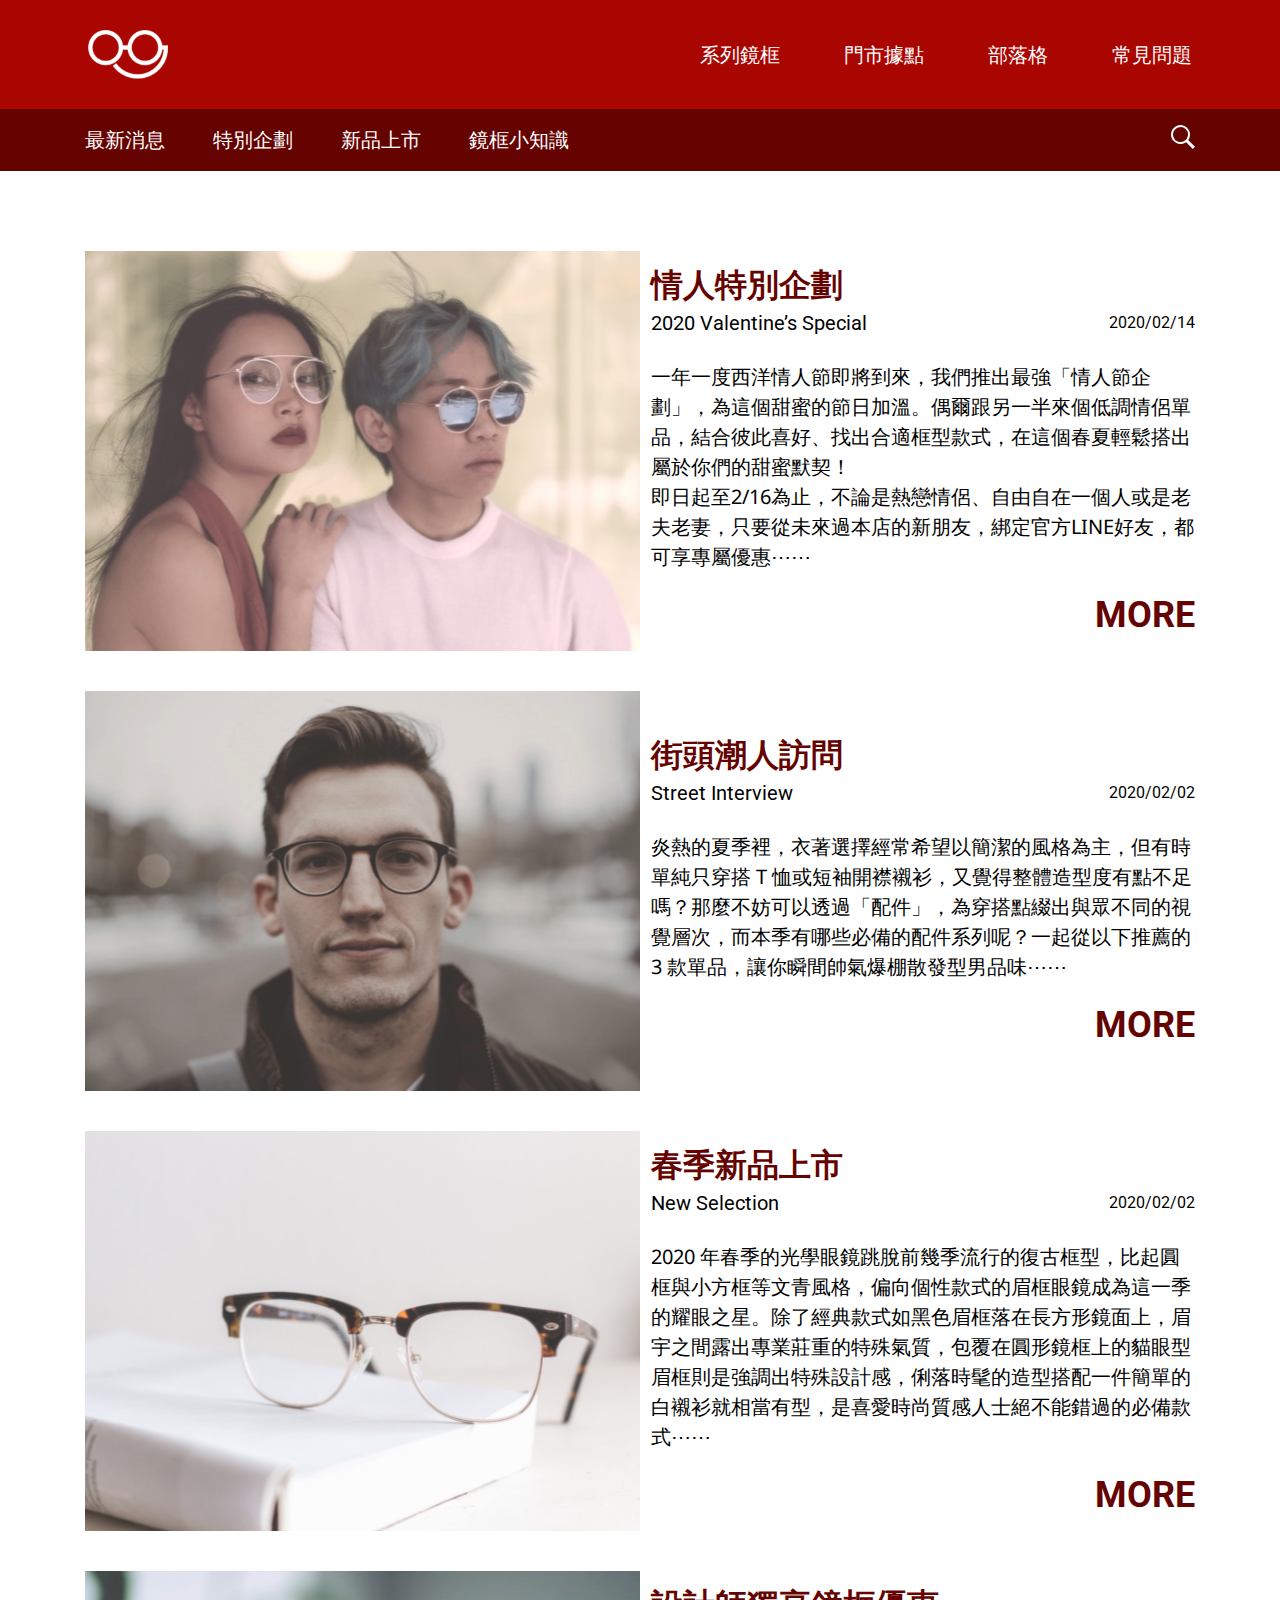
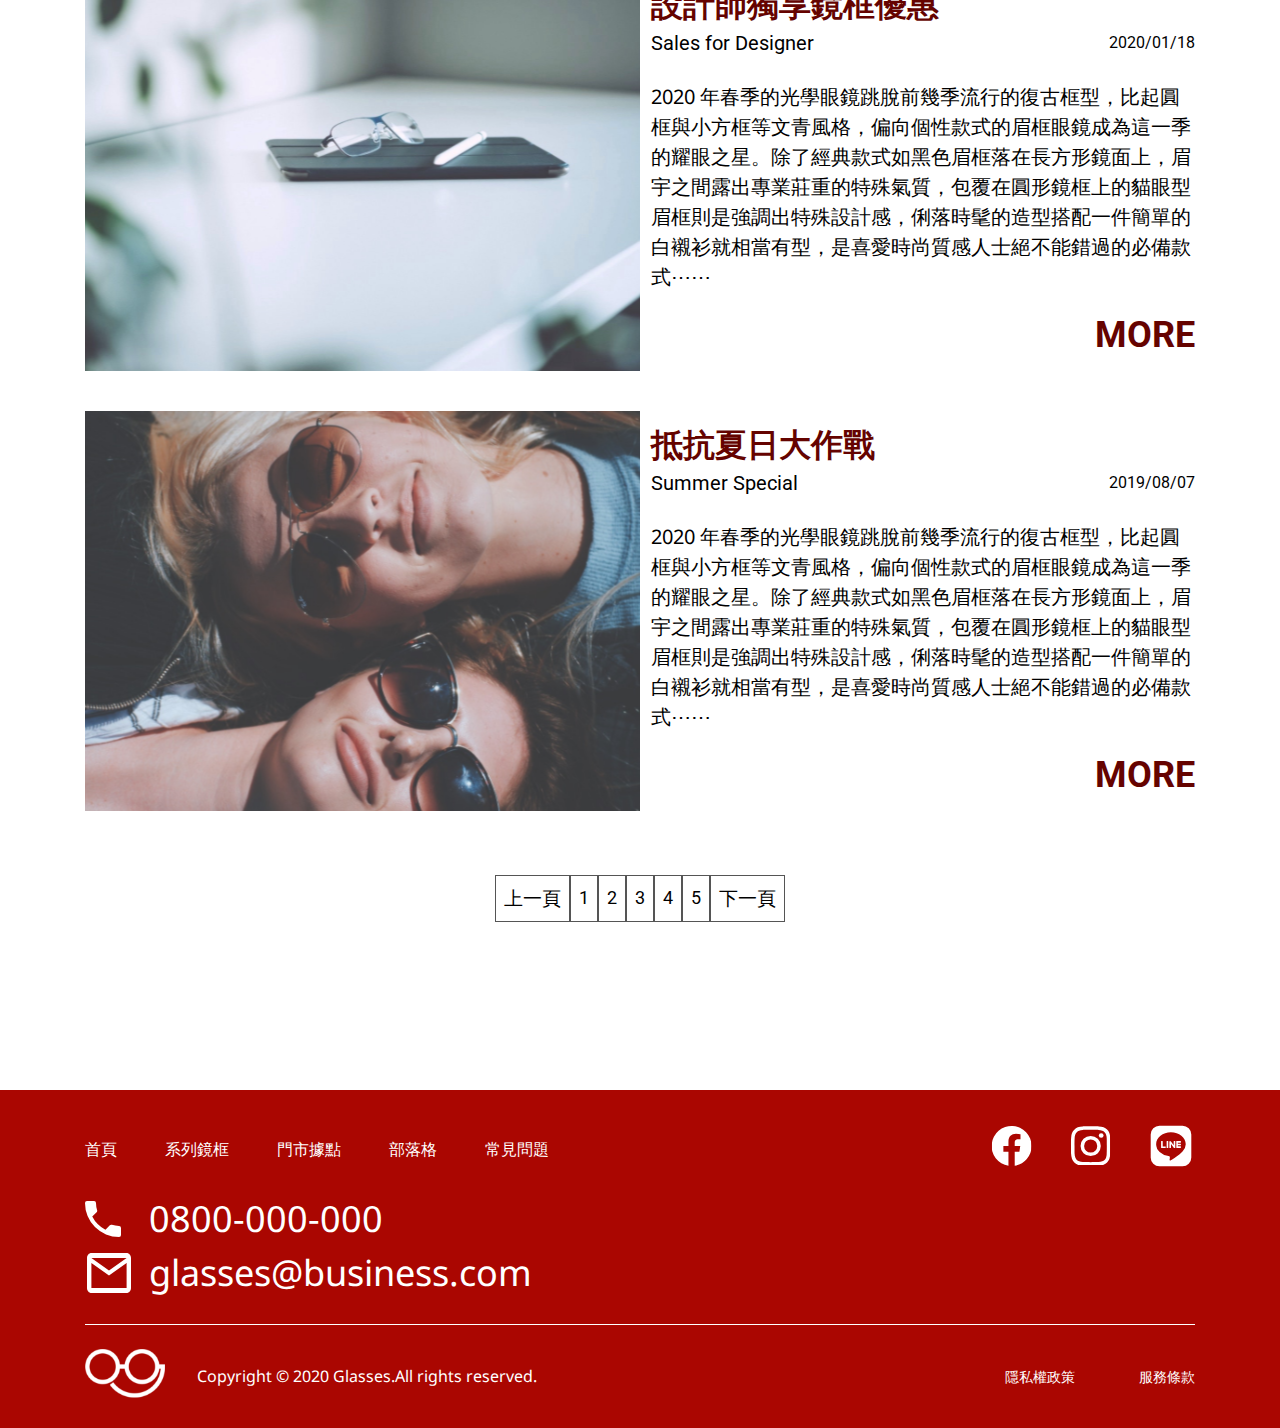
==== commit 39d3b448: "edit blog js" ====
--- a/Blog.html
+++ b/Blog.html
@@ -20,18 +20,18 @@
         <ul class="headerMenu dp_Flex ">
             <li class="headerMenuItem mg_right_8 "><a class="fz_20 fc_white " href="Product.html">系列鏡框</a></li>
             <li class="headerMenuItem mg_right_8"><a class="fz_20 fc_white " href="Location.html">門市據點</a></li>
-            <li class="headerMenuItem mg_right_8"><a class="fz_20 fc_white " href="Blog.html">部落格</a></li>
+            <li class=" headerMenuItem mg_right_8"><a class="blogLink fz_20 fc_white "  href="Blog.html">部落格</a></li>
             <li class="headerMenuItem"><a class=" fz_20 fc_white" href="FAQ.html ">常見問題</a></li>
         </ul>
     </div>
 
     <!-------------------- content -------------------->
-    <div class="blog1 dp_none">
+    <div class="blog1 ">
         <div class="blogMenubar bg_color_darkred mg_bottom_10">
             <div class="blogMenu container  dp_Flex ai_center jc_between">
                 <ul class="dp_Flex ">
                     <li><a class="fc_white fz_20 mg_right_6 dp_block pd_top_2 pd_bottom_2" href="#">最新消息</a></li>
-                    <li><a class="fc_white fz_20 mg_right_6 dp_block pd_top_2 pd_bottom_2" href="#">特別企劃</a></li>
+                    <li><a class="specialProjectLink fc_white fz_20 mg_right_6 dp_block pd_top_2 pd_bottom_2" href="#">特別企劃</a></li>
                     <li><a class="fc_white fz_20 mg_right_6 dp_block pd_top_2 pd_bottom_2" href="#">新品上市</a></li>
                     <li><a class="fc_white fz_20 mg_right_6 dp_block pd_top_2 pd_bottom_2" href="#">鏡框小知識</a></li>
                 </ul>
@@ -117,12 +117,12 @@
             <li class="b_1_solid_gray"><a   class="pd_1 dp_block fz_19 fc_dark"href="#">下一頁</a></li>
         </ul>
     </div>
-    <div class="blog2">
+    <div class="blog2 dp_none">
         <div class="blog2Menubar bg_color_darkred ">
             <div class="blogMenu container  dp_Flex ai_center jc_between">
                 <ul class="dp_Flex ">
                     <li><a class="fc_white fz_20 mg_right_6 dp_block pd_top_2 pd_bottom_2" href="#">最新消息</a></li>
-                    <li><a class="fc_white fz_20 mg_right_6 dp_block pd_top_2 pd_bottom_2" href="#">特別企劃</a></li>
+                    <li><a class="specialProjectLink fc_white fz_20 mg_right_6 dp_block pd_top_2 pd_bottom_2" href="#">特別企劃</a></li>
                     <li><a class="fc_white fz_20 mg_right_6 dp_block pd_top_2 pd_bottom_2" href="#">新品上市</a></li>
                     <li><a class="fc_white fz_20 mg_right_6 dp_block pd_top_2 pd_bottom_2" href="#">鏡框小知識</a></li>
                 </ul>
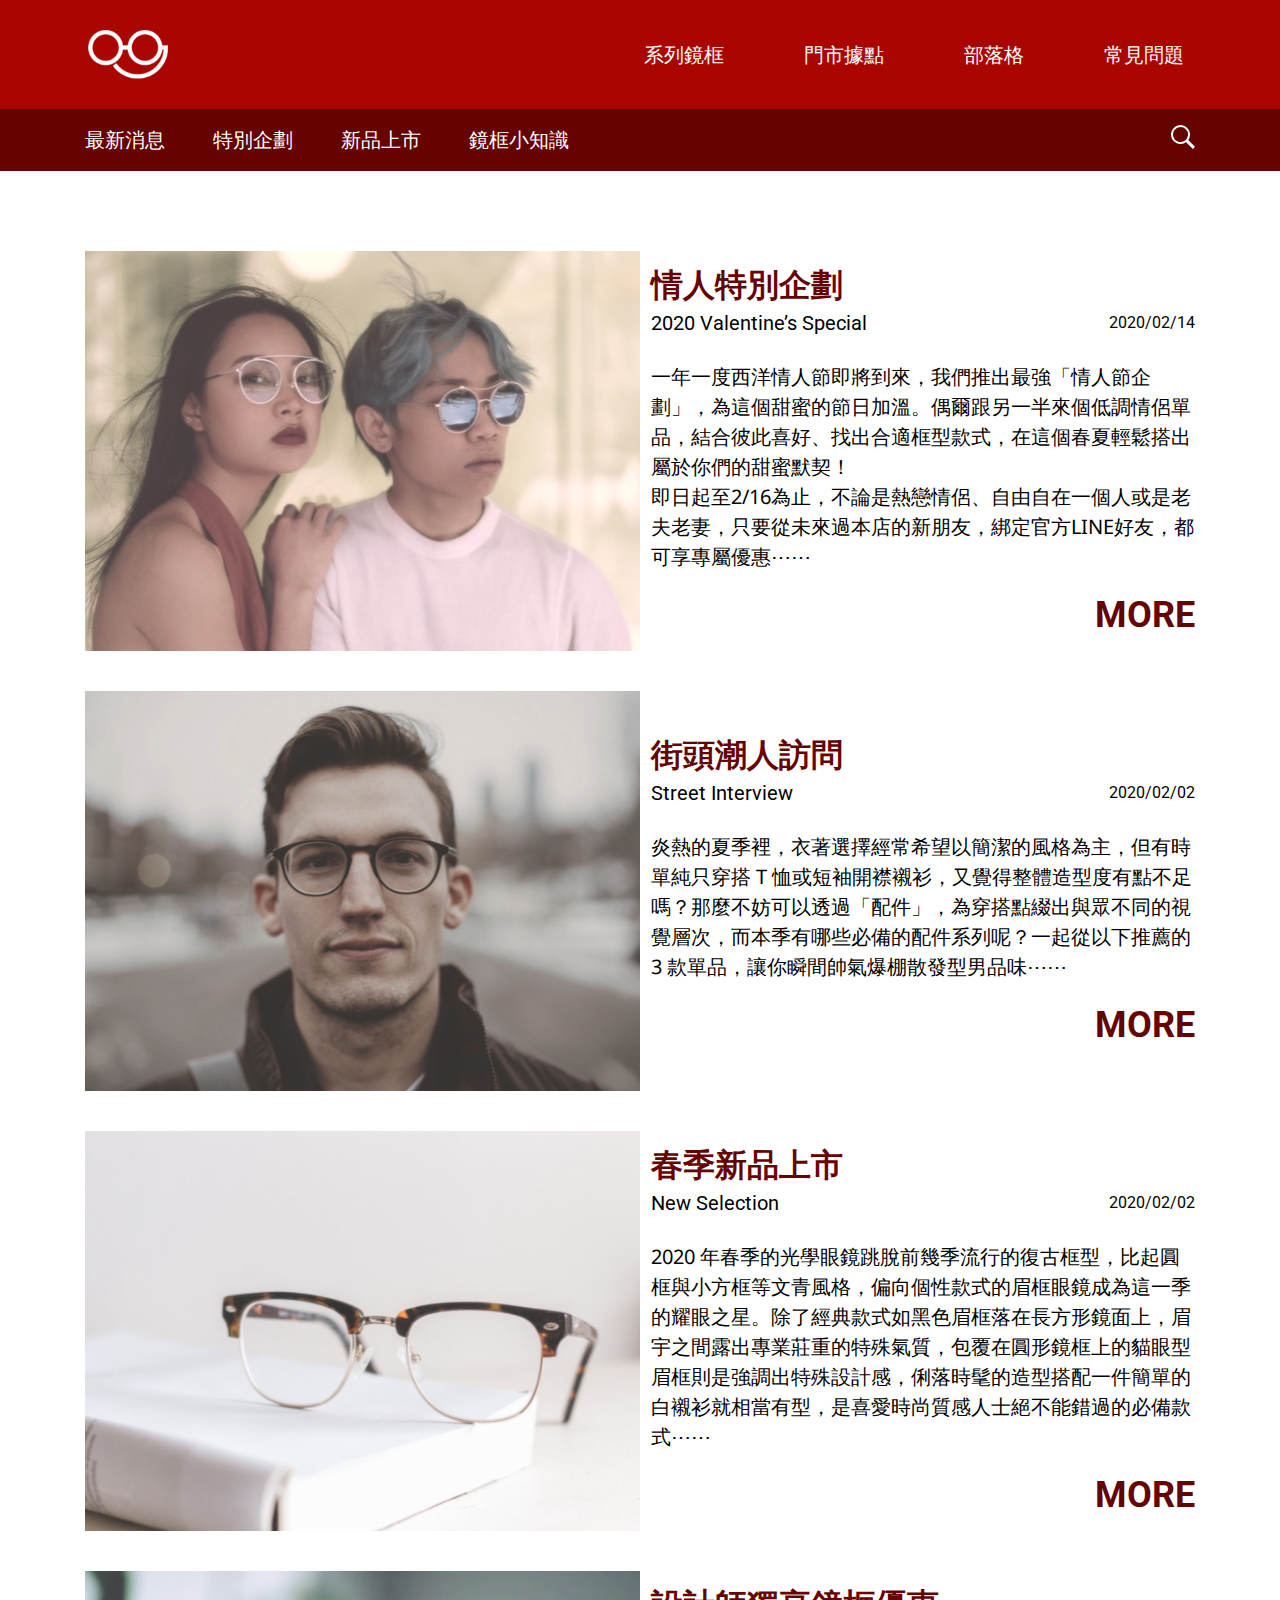
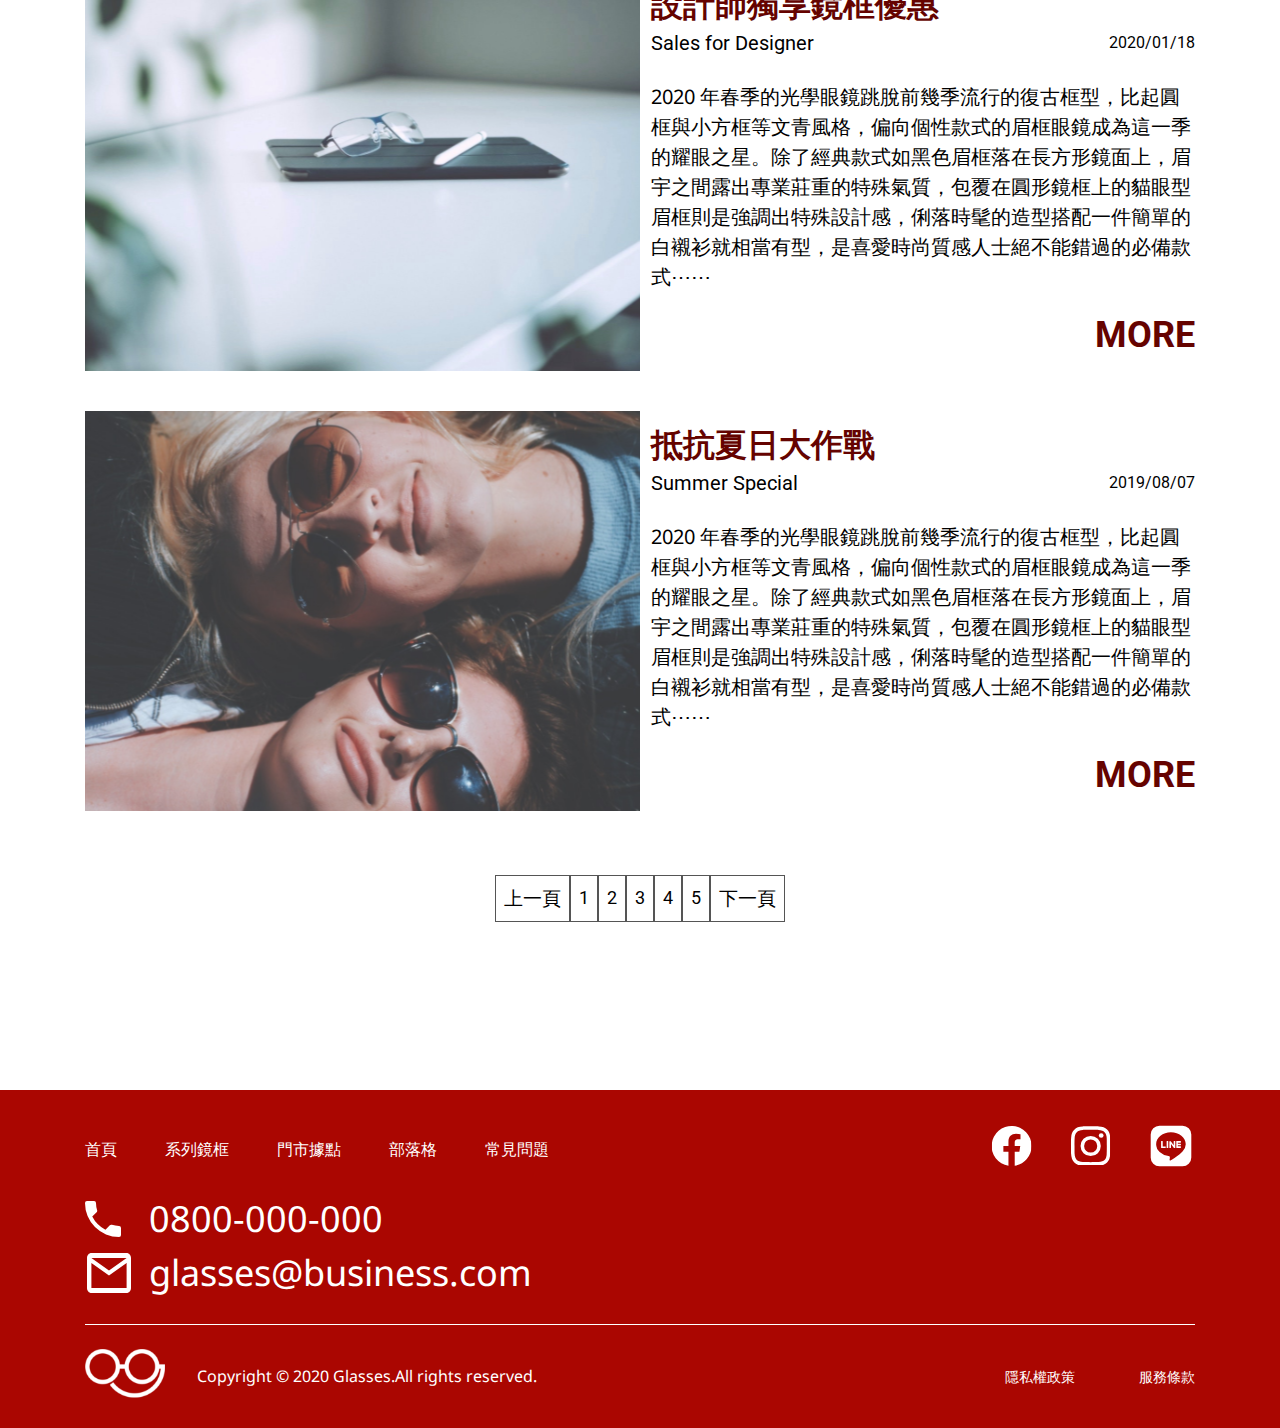
==== commit 2339e4a1: "edit index.html hover" ====
--- a/Blog.html
+++ b/Blog.html
@@ -18,10 +18,10 @@
             </a>
         </h1>
         <ul class="headerMenu dp_Flex ">
-            <li class="headerMenuItem mg_right_8 "><a class="fz_20 fc_white " href="Product.html">系列鏡框</a></li>
-            <li class="headerMenuItem mg_right_8"><a class="fz_20 fc_white " href="Location.html">門市據點</a></li>
-            <li class=" headerMenuItem mg_right_8"><a class="blogLink fz_20 fc_white "  href="Blog.html">部落格</a></li>
-            <li class="headerMenuItem"><a class=" fz_20 fc_white" href="FAQ.html ">常見問題</a></li>
+            <li class="headerMenuItem mg_right_8 "><a class="fz_20 fc_white dp_block pd_1" href="Product.html">系列鏡框</a></li>
+            <li class="headerMenuItem mg_right_8"><a class="fz_20 fc_white dp_block pd_1" href="Location.html">門市據點</a></li>
+            <li class=" headerMenuItem mg_right_8"><a class="blogLink fz_20 fc_white dp_block pd_1"  href="Blog.html">部落格</a></li>
+            <li class="headerMenuItem"><a class=" fz_20 fc_white dp_block pd_1" href="FAQ.html ">常見問題</a></li>
         </ul>
     </div>
 
@@ -29,11 +29,11 @@
     <div class="blog1 ">
         <div class="blogMenubar bg_color_darkred mg_bottom_10">
             <div class="blogMenu container  dp_Flex ai_center jc_between">
-                <ul class="dp_Flex ">
-                    <li><a class="fc_white fz_20 mg_right_6 dp_block pd_top_2 pd_bottom_2" href="#">最新消息</a></li>
-                    <li><a class="specialProjectLink fc_white fz_20 mg_right_6 dp_block pd_top_2 pd_bottom_2" href="#">特別企劃</a></li>
-                    <li><a class="fc_white fz_20 mg_right_6 dp_block pd_top_2 pd_bottom_2" href="#">新品上市</a></li>
-                    <li><a class="fc_white fz_20 mg_right_6 dp_block pd_top_2 pd_bottom_2" href="#">鏡框小知識</a></li>
+                <ul class="blogMenuList dp_Flex ">
+                    <li><a class="blogMenuItem fc_white fz_20 mg_right_6 dp_block pd_top_2 pd_bottom_2" href="#">最新消息</a></li>
+                    <li><a class="blogMenuItem specialProjectLink fc_white fz_20 mg_right_6 dp_block pd_top_2 pd_bottom_2" href="#">特別企劃</a></li>
+                    <li><a class="blogMenuItem fc_white fz_20 mg_right_6 dp_block pd_top_2 pd_bottom_2" href="#">新品上市</a></li>
+                    <li><a class="blogMenuItem fc_white fz_20 mg_right_6 dp_block pd_top_2 pd_bottom_2" href="#">鏡框小知識</a></li>
                 </ul>
                 <a href="#"><img class="pd_top_2 pd_bottom_2" src="images/icon-search.svg"></a>
             </div>
@@ -41,6 +41,7 @@
         <ul class="blogContent container mg_bottom_8">
             <li class="blogContentItem mg_bottom_5 dp_Flex jc_between ai_center">
                 <div class="blogContentItemImg1"></div>
+                <a class="blogContentItemContentMoreLink blogContentItemImg1 imgLink_mobile dp_none" href="#"></a>
                 <ul class="blogContentItemContent ">
                     <li class="blogContentItemContentTitle fc_darkbrand fw_bold fz_32">情人特別企劃</li>
                     <li class="blogContentItemContentTitle2 ff_Roboto mg_bottom_3 dp_Flex ai_center jc_between">
@@ -52,10 +53,14 @@
                     即日起至2/16為止，不論是熱戀情侶、自由自在一個人或是老夫老妻，只要從未來過本店的新朋友，綁定官方LINE好友，都可享專屬優惠⋯⋯</li>
                     <li class="blogContentItemContentMore ta_right">
                         <a class="blogContentItemContentMoreLink fc_darkbrand ff_Roboto fw_bold fz_36 " href="#">MORE</a></li>
+                    <li class="blogContentItemContentMore2_table ">
+                        <a class="blogContentItemContentMoreLink  fc_dark_gray_2 fz_14  ff_Roboto fw_bold " href="#">
+                        一年一度西洋情人節即將到來，我們推出最強「情人 節企劃」，為這個甜蜜的節日加溫。本次拍攝的鏡框款式與NEEDSCLASSIC聯名設計款，偶爾跟另一半來個低調情侶單品，結合彼此喜好、找出合適框型款式，在這個春夏輕鬆搭出屬於你們的甜蜜默契！即日起至2/16為止，不論是熱戀情侶⋯⋯   more</a></li>
                 </ul>
             </li>
             <li class="blogContentItem mg_bottom_5 dp_Flex jc_between ai_center">
                 <div class="blogContentItemImg2"></div>
+                <a class="blogContentItemContentMoreLink blogContentItemImg2 imgLink_mobile dp_none" href="#"></a>
                 <ul class="blogContentItemContent ">
                     <li class="blogContentItemContentTitle fc_darkbrand fw_bold fz_32">街頭潮人訪問</li>
                     <li class="blogContentItemContentTitle2 ff_Roboto mg_bottom_3 dp_Flex ai_center jc_between">
@@ -65,10 +70,14 @@
                     <li class="blogContentItemContentText fz_20 mg_bottom_2">炎熱的夏季裡，衣著選擇經常希望以簡潔的風格為主，但有時單純只穿搭 T 恤或短袖開襟襯衫，又覺得整體造型度有點不足嗎？那麼不妨可以透過「配件」，為穿搭點綴出與眾不同的視覺層次，而本季有哪些必備的配件系列呢？一起從以下推薦的 3 款單品，讓你瞬間帥氣爆棚散發型男品味⋯⋯</li>
                     <li class="blogContentItemContentMore ta_right">
                         <a class="blogContentItemContentMoreLink fc_darkbrand ff_Roboto fw_bold fz_36 " href="#">MORE</a></li>
+                    <li class="blogContentItemContentMore2_table ">
+                        <a class="blogContentItemContentMoreLink  fc_dark_gray_2 fz_14  ff_Roboto fw_bold " href="#">
+                            炎熱的夏季裡，衣著選擇經常希望以簡潔的風格為主，但有時單純只穿搭T恤或短袖開襟襯衫，又覺得整體造型度有點不足嗎？那麼不妨可以透過「配 件」，為穿搭點綴出與眾不同的視覺層次，而本季有 哪些必備的配件系列呢？一起從以下推薦的3款單品，讓你瞬間帥氣爆棚散發型男品味⋯⋯ more</a></li>
                 </ul>
             </li>
             <li class="blogContentItem mg_bottom_5 dp_Flex jc_between ai_center">
                 <div class="blogContentItemImg3"></div>
+                <a class="blogContentItemContentMoreLink blogContentItemImg3 imgLink_mobile dp_none" href="#"></a>
                 <ul class="blogContentItemContent ">
                     <li class="blogContentItemContentTitle fc_darkbrand fw_bold fz_32">春季新品上市</li>
                     <li class="blogContentItemContentTitle2 ff_Roboto mg_bottom_3 dp_Flex ai_center jc_between">
@@ -77,11 +86,15 @@
                     </li>
                     <li class="blogContentItemContentText fz_20 mg_bottom_2">2020 年春季的光學眼鏡跳脫前幾季流行的復古框型，比起圓框與小方框等文青風格，偏向個性款式的眉框眼鏡成為這一季的耀眼之星。除了經典款式如黑色眉框落在長方形鏡面上，眉宇之間露出專業莊重的特殊氣質，包覆在圓形鏡框上的貓眼型眉框則是強調出特殊設計感，俐落時髦的造型搭配一件簡單的白襯衫就相當有型，是喜愛時尚質感人士絕不能錯過的必備款式⋯⋯</li>
                     <li class="blogContentItemContentMore ta_right">
-                        <a class="blogContentItemContentMoreLink fc_darkbrand ff_Roboto fw_bold fz_36 " href="#">MORE</a></li>
+                    <a class="blogContentItemContentMoreLink fc_darkbrand ff_Roboto fw_bold fz_36 " href="#">MORE</a></li>
+                    <li class="blogContentItemContentMore2_table ">
+                        <a class="blogContentItemContentMoreLink  fc_dark_gray_2 fz_14  ff_Roboto fw_bold " href="#">
+                        2020年春季的光學眼鏡跳脫前幾季流行的復古框型，比起圓框與小方框等文青風格，偏向個性款式的眉框眼鏡成為這一季的耀眼之星。除了經典款式如黑色眉框落在長方形鏡面上，眉宇之間露出專業莊重的特殊氣質，包覆在圓形鏡框上的貓眼型眉框則是強調出特殊設計感，俐落時髦的造型搭配⋯⋯ more</a></li>
                 </ul>
             </li>
             <li class="blogContentItem mg_bottom_5 dp_Flex jc_between ai_center">
                 <div class="blogContentItemImg4"></div>
+                <a class="blogContentItemContentMoreLink blogContentItemImg4 imgLink_mobile dp_none" href="#"></a>
                 <ul class="blogContentItemContent ">
                     <li class="blogContentItemContentTitle fc_darkbrand fw_bold fz_32">設計師獨享鏡框優惠</li>
                     <li class="blogContentItemContentTitle2 ff_Roboto mg_bottom_3 dp_Flex ai_center jc_between">
@@ -91,10 +104,14 @@
                     <li class="blogContentItemContentText fz_20 mg_bottom_2">2020 年春季的光學眼鏡跳脫前幾季流行的復古框型，比起圓框與小方框等文青風格，偏向個性款式的眉框眼鏡成為這一季的耀眼之星。除了經典款式如黑色眉框落在長方形鏡面上，眉宇之間露出專業莊重的特殊氣質，包覆在圓形鏡框上的貓眼型眉框則是強調出特殊設計感，俐落時髦的造型搭配一件簡單的白襯衫就相當有型，是喜愛時尚質感人士絕不能錯過的必備款式⋯⋯</li>
                     <li class="blogContentItemContentMore ta_right">
                         <a class="blogContentItemContentMoreLink fc_darkbrand ff_Roboto fw_bold fz_36 " href="#">MORE</a></li>
+                        <li class="blogContentItemContentMore2_table ">
+                            <a class="blogContentItemContentMoreLink  fc_dark_gray_2 fz_14  ff_Roboto fw_bold " href="#">
+                                2020年春季的光學眼鏡跳脫前幾季流行的復古框型，比起圓框與小方框等文青風格，偏向個性款式的眉框眼鏡成為這一季的耀眼之星。除了經典款式如黑色眉框落在長方形鏡面上，眉宇之間露出專業莊重的特殊氣質，包覆在圓形鏡框上的貓眼型眉框則是強調出特殊設計感，俐落時髦的造型搭配⋯⋯ more</a></li>
                 </ul>
             </li>
             <li class="blogContentItem mg_bottom_5 dp_Flex jc_between ai_center">
                 <div class="blogContentItemImg5"></div>
+                <a class="blogContentItemContentMoreLink blogContentItemImg5 imgLink_mobile dp_none" href="#"></a>
                 <ul class="blogContentItemContent ">
                     <li class="blogContentItemContentTitle fc_darkbrand fw_bold fz_32">抵抗夏日大作戰</li>
                     <li class="blogContentItemContentTitle2 ff_Roboto mg_bottom_3 dp_Flex ai_center jc_between">
@@ -104,6 +121,9 @@
                     <li class="blogContentItemContentText fz_20 mg_bottom_2">2020 年春季的光學眼鏡跳脫前幾季流行的復古框型，比起圓框與小方框等文青風格，偏向個性款式的眉框眼鏡成為這一季的耀眼之星。除了經典款式如黑色眉框落在長方形鏡面上，眉宇之間露出專業莊重的特殊氣質，包覆在圓形鏡框上的貓眼型眉框則是強調出特殊設計感，俐落時髦的造型搭配一件簡單的白襯衫就相當有型，是喜愛時尚質感人士絕不能錯過的必備款式⋯⋯</li>
                     <li class="blogContentItemContentMore ta_right">
                         <a class="blogContentItemContentMoreLink fc_darkbrand ff_Roboto fw_bold fz_36 " href="#">MORE</a></li>
+                        <li class="blogContentItemContentMore2_table ">
+                            <a class="blogContentItemContentMoreLink  fc_dark_gray_2 fz_14  ff_Roboto fw_bold " href="#">
+                                2020年春季的光學眼鏡跳脫前幾季流行的復古框型，比起圓框與小方框等文青風格，偏向個性款式的眉框眼鏡成為這一季的耀眼之星。除了經典款式如黑色眉框落在長方形鏡面上，眉宇之間露出專業莊重的特殊氣質，包覆在圓形鏡框上的貓眼型眉框則是強調出特殊設計感，俐落時髦的造型搭配⋯⋯ more</a></li>
                 </ul>
             </li>
         </ul>
@@ -117,19 +137,20 @@
             <li class="b_1_solid_gray"><a   class="pd_1 dp_block fz_19 fc_dark"href="#">下一頁</a></li>
         </ul>
     </div>
-    <div class="blog2 dp_none">
+    <div class="blog2   dp_none">
         <div class="blog2Menubar bg_color_darkred ">
             <div class="blogMenu container  dp_Flex ai_center jc_between">
-                <ul class="dp_Flex ">
-                    <li><a class="fc_white fz_20 mg_right_6 dp_block pd_top_2 pd_bottom_2" href="#">最新消息</a></li>
-                    <li><a class="specialProjectLink fc_white fz_20 mg_right_6 dp_block pd_top_2 pd_bottom_2" href="#">特別企劃</a></li>
-                    <li><a class="fc_white fz_20 mg_right_6 dp_block pd_top_2 pd_bottom_2" href="#">新品上市</a></li>
-                    <li><a class="fc_white fz_20 mg_right_6 dp_block pd_top_2 pd_bottom_2" href="#">鏡框小知識</a></li>
-                </ul>
-                <a href="#"><img class="pd_top_2 pd_bottom_2" src="images/icon-search.svg"></a>
-            </div>
-        </div>
-        <div class="blog2BannerContent pd_top_1">
+                <ul class="blogMenuList dp_Flex ">
+                    <li><a class="blogMenuLink  fc_white fz_20 mg_right_6 dp_block pd_top_2 pd_bottom_2" href="#">最新消息</a></li>
+                    <li><a class="blogMenuLink specialProjectLink fc_white fz_20 mg_right_6 dp_block pd_top_2 pd_bottom_2" href="#">特別企劃</a></li>
+                    <li><a class="blogMenuLink fc_white fz_20 mg_right_6 dp_block pd_top_2 pd_bottom_2" href="#">新品上市</a></li>
+                    <li><a class="blogMenuLink fc_white fz_20 mg_right_6 dp_block pd_top_2 pd_bottom_2" href="#">鏡框小知識</a></li>
+                </ul>
+                <a class="
+                searchLink" href="#"><img class="pd_top_2 pd_bottom_2" src="images/icon-search.svg"></a>
+            </div>
+        </div>
+        <div class="blog2BannerContent  pd_top_1">
             <ul class="blog2Banner container">
                 <li class="blog2BannerUrl fz_16 mg_bottom_2">
                     首頁 / 部落格 / 特別企劃 / 
@@ -143,7 +164,7 @@
         </div>
         <div class="blog2Content container dp_Flex jc_between ">
             <ul class="blog2Main ">
-                <li class="blog2MainTittle fz_48">
+                <li class="blog2MainTittle fw_bold fz_48">
                     <h2>情人特別企劃</h2>
                 </li>
                 <li class="blog2MainTittle2 dp_Flex jc_between ai_center mg_bottom_3 ff_Roboto">
@@ -166,26 +187,26 @@
                 <li class="blog2MainContent mg_bottom_5 fz_20">
                     2/14(五)-2/20(日) 至本店單筆消費滿2980元, 就送情人節限定眼鏡盒1個<br>期間優惠還有~~持他牌鏡框更換鏡片<br>薄型非球面鏡片折300元<br>濾藍光鏡片折500元<br><br>快快帶上另一半<br>讓彼此每一次睜開眼，都被愛的視線包圍! 
                 </li>
-                <li class="blog2MainShare b_bottom_1_solid_gray pd_top_2 pd_bottom_2 fc_light_gray_3">
+                <li class="blog2MainShare b_bottom_1_solid_gray mg_bottom_3  pd_top_2 pd_bottom_2 fc_light_gray_3">
                     <ul class="dp_Flex">
-                        <li class="mg_right_2" >Share</li>
+                        <li class="mg_right_2 fz_20 fw_bold" >Share</li>
                         <li class="mg_right_2"><a href="#"><img src="images/logo-facebook.svg"></a></li>
                         <li><a href="#"><img src="images/logo-instagram.svg"></a></li>
                     </ul>
                 </li>
-                <li class="blog2MainChangePage dp_Flex jc_between ai_center">
-                    <a class="blog2MainChangePageLast fc_dark fz_20 " href="#">
-                        <img class="mg_right_1"  src="images/icon-undo.svg"> 上一篇：街頭潮人訪問 1</a>
-                    <a class="blog2MainChangePageNext fc_dark fz_20 " href="#">下一篇：街頭潮人訪問 2
-                        <img class="mg_left_1" src="images/icon-redo.svg"></a>
+                <li class="blog2MainChangePage mg_bottom_38  dp_Flex jc_between ai_center">
+                    <a class="blog2MainChangePageLast fw_bold fc_dark fz_20 " href="#">
+                        <img class="iconUndo mg_right_1"  src="images/icon-undo.svg">上一篇：街頭潮人訪問 1</a>
+                    <a class="blog2MainChangePageNext fw_bold fc_dark fz_20 " href="#">下一篇：街頭潮人訪問 2
+                        <img class="iconRedo mg_left_1" src="images/icon-redo.svg"></a>
                 </li>
             </ul>
             <div class="blog2SideBar">
-                <h3 class="blog2SideBarTittle fc_darkred fz_28 ff_Roboto dp_Flex ai_center">
+                <h3 class="blog2SideBarTittle fc_darkred fw_bold fz_28 ff_Roboto dp_Flex ai_center">
                     <img class="mg_right_1" src="images/icon-tag.svg">
                     <p>TAGS</p>
                 </h3>
-                <ul class="blog2SideBarTagList fc_darkred fz_24 ff_Roboto dp_Flex ai_center jc_around F_wrap">
+                <ul class="blog2SideBarTagList fw_bold fc_darkred fz_24 ff_Roboto dp_Flex ai_center jc_between F_wrap">
                     <li class="blog2SideBarTag">#special</li>
                     <li class="blog2SideBarTag">#sale</li>
                     <li class="blog2SideBarTag">#new_item</li>
--- a/css/all.css
+++ b/css/all.css
@@ -81,10 +81,11 @@
 }
 
 .headerMenuItem a:hover{
-    border-bottom: cornflowerblue 10px solid;
-    padding-bottom: 30px;
-    color:cornflowerblue;
+    color:#AA0601;
     font-weight: bold;
+    background-color: #fff;
+    border-radius: 15%;
+
 }
 
 
@@ -126,9 +127,26 @@
 .servicetcontentList{
     width: 100%;
 }
+@keyframes swing{
+    15%{transform: translateX(15px)};
+    40%{transform: translateX(-15px)};
+    65%{transform: translateX(12px)};
+    85%{transform: translateX(-12px)};
+    100%{transform: translateX(0px)};
+}
+.servicetcontentImg:hover{
+    
+    animation: swing 1s infinite;
+}
 .servicetcontentItem{
     width:20%;
 }
+/*陰影效果*/
+.classificationLinkWord:hover{
+    box-shadow: 10px 10px 5px rgba(0, 0, 0,0.8);
+}
+
+
 .classificationImg{
     width: 53%;
 }
@@ -172,7 +190,27 @@
     width: 354px;
     height: 52px;
     cursor: pointer;
-}
+    -webkit-appearance: none;  /* Safari 和 Chrome，常用於iOS下移除內建樣式 */
+    -moz-appearance: none;     /* FireFox */
+    appearance: none;
+}
+.formButton {
+	position: relative;
+	border: 1px solid rgba(0,0,0,0.5);
+	transition: all 0.5s linear;
+}
+.formButton:hover{
+    background-color:white;
+    color:red;
+    border-radius: 25px;
+	transition: all 0.5s linear;  
+}
+.formButton:active{
+    border-radius: 0;
+}
+
+
+	
 
 /*-------------Product-------------*/
 .opticalLinkkImg{
@@ -215,6 +253,14 @@
     background:center center no-repeat url('../images/banner-2.png');
     background-size: cover;
 }
+.SunglassesContent .productBannerImg{
+    background:center center no-repeat url('../images/banner-3.png');
+    background-size: cover;
+}
+.SunglassesContent .productBannerImg2{
+    background:center center no-repeat url('../images/product-2-color.png');
+    background-size: cover;
+}
 
 .productSunglassesContentItem1 .productSunglassesContentItemImg,.productSunglassesContentItem7 .productSunglassesContentItemImg{
     background:center center no-repeat url('../images/products-4.png');
@@ -309,7 +355,8 @@
 /*-------------Location-------------*/
 .locationBanner{
     height: 304px;
-    background:center center url(../images/qa.png);
+    background:center center no-repeat url(../images/qa.png);
+    background-size: cover;
 }
 .locationBannerHeaderIcon{
     width: 40px;
@@ -451,6 +498,9 @@
 .blogChangePage a:hover{
     color: #fff;
 }
+.blogContentItemContentMore2_table{
+    display: none;
+}
 
 /*--blog2--*/
 
@@ -481,7 +531,7 @@
     background-size: cover;
     height: 472px;
 }
-.blog2MainChangePageLast img{
+.iconUndo,.iconRedo{
     width: 24px;
 }
 .blog2SideBarTagList{
@@ -768,6 +818,9 @@
 .mg_bottom_35{
     margin-bottom: 280px;
 }
+.mg_bottom_38{
+    margin-bottom:304px;
+}
 
 
 
@@ -934,7 +987,7 @@
 .order_1{
     order: -1;
 }
-.servicetcontentItem img{
+.servicetcontentImg{
     margin-bottom: 16px;
 }
 .servicetcontentItem h3{
@@ -956,7 +1009,7 @@
 .classificationLink img{
     width: 32px;
 }
-.classificationLink p{
+.classificationLinkWord{
     font-size: 28px;
 }
 .optical{
@@ -1047,17 +1100,287 @@
 
 /*-------------Product-------------*/
 
+.opticalLinkkImg{
+    width: 32px;
+}
+.sunglassesLinkImg{
+    width: 32px;
+}
+.functionalLinkImg{
+    width: 23px;
+}
+.opticalLink,.sunglassesLink,.functionalLink{
+    border-bottom:8px solid transparent;
+} 
+.opticalLink:hover,.sunglassesLink:hover,.functionalLink:hover{
+    background-color: rgba(240, 222, 222, 0.966); 
+    border-bottom:8px solid #AA0601;
+    
+} 
+.glassClassItemMain{
+    font-size: 28px;
+}
+.productBanner div{
+    width: 50%;
+    height: 309px;
+    
+}
+.opticalLink,.sunglassesLink,.functionalLink{
+    padding-top: 16px;
+    padding-bottom: 16px;
+}
+.productOpticalContent{
+    padding-top: 40px;
+    padding-bottom: 104px;
+}
+.productOpticalContentTiTle{
+    font-size: 32px;
+    margin-bottom: 32px;
+}
+.productOpticalContentTiTle2{
+    font-size: 24px;
+}
+.productOpticalContentItem{
+    width: 48%;
+    margin-bottom: 72px;
+}
+.productOpticalContentList{
+    margin-bottom: 33px;
+}
+.productSunglassesContent .productChangePage{
+    display:flex;
+}
+.productSunglassesContentItem{
+    width: 48%;
+}
+.productSunglassesContentItemTittle{
+    display: flex;
+    justify-content: space-between;
+    align-items: center;
+}
+
+.productSunglassesContent{
+    padding-top: 40px;
+    padding-bottom: 104px;
+}
+.productSunglassesContentTiTle{
+    font-size: 32px;
+    margin-bottom: 32px;
+}
+.productSunglassesContentTiTle2{
+    font-size: 24px;
+}
+.productSunglassesContentItem{
+    width: 48%;
+    margin-bottom: 72px;
+}
+.productSunglassesContentList{
+    margin-bottom: 33px;
+}
+
+.Sunglasses_none{
+    display: block;
+}
+
 /*-------------Location-------------*/
+.locationContent{
+    padding-bottom: 84px;
+}
+.locationBannerHeaderIcon{
+    width: 30px;
+    height: 43px;
+}
+.locationBannerHeaderWord{
+    font-size: 48px;
+}
+.changeCityName{
+    font-size: 16px;
+}
+.locationSelect{
+    font-size: 16px;
+    width: 237px;
+}
+.locationContentList{
+    justify-content: space-between;
+}
+
+.locationContentItem{
+    width:48%;
+    margin-left: 0%;
+    margin-right: 0%;
+}
+
+.locationContentItem1 .locationContentItemImg,.locationContentItem2 .locationContentItemImg,.locationContentItem3 .locationContentItemImg,.locationContentItem4 .locationContentItemImg,.locationContentItem5 .locationContentItemImg{
+    height: 164px;
+}
+
+
+
+/*--local2--*/
+.locationContent2List{
+    flex-wrap: wrap;
+}
+
+.locationContent2Item{
+    width: 100%;
+    margin-left: 0%;
+    margin-right: 0%;
+    display: flex;
+    justify-content: space-between;
+    flex-wrap: wrap;
+    
+    margin-bottom: 32px;
+}
+.locationContent2List .locationContentItem1,.locationContentItem2Content{
+    width: 47%;
+}
+.locationContentItem2Content{
+    font-size: 16px;
+}
+.locationContent2List .locationContentItemTime,.locationContent2List .locationContentItemTel,.locationContent2List .locationContentItemAddress{
+    font-size: 14px;
+}
+
+
+
+
+.locationContent2Item .locationContentItemImg{
+    height: 224px;
+    background: center center no-repeat url(../images/locate1.jpeg);
+    background-size: cover;
+
+}
+.location2Map{
+    width:100%;
+    height: 465px;
+}
+.location2ContentBackup{
+    width: 80%;
+}
+
 
 /*-------------FAQ-------------*/
+.faqBannerHeaderWord{
+    font-size: 48px;
+}
+.faqBannerHeaderIcon{
+    width: 48px;
+    height: 48px;
+}
+
+.faqContentItemContent{
+    width: 630px;
+}
+.faqContent{
+    padding-top: 40px;
+    padding-bottom: 64px;
+}
+.faqContentTittle{
+    margin-bottom: 36px;
+}
 
 /*-------------Blog-------------*/
-
-}
-
-/*---- 767~414 Phone----*/
-@media(max-width: 767px) {
+.blogMenuItem{
+    font-size: 16px;
+}
+.blogMenubar{
+    margin-bottom: 40px;
+}
+.blogContentItem{
+    padding-top: 8px;
+    padding-bottom: 8px;
+    height: 206px;
+    margin-bottom: 32px;
+}
+.blogContentItemContentTitle{
+    font-size: 20px;
+}
+.blogContentItemContentTitle2Main{
+    font-size: 16px;
+}
+.blogContentItemContentTitle2Main2{
+    font-size: 14px;
+}
+.blogContentItemContentText,.blogContentItemContentMore{
+    display:none;
+}
+.blogContentItemContentTitle2{
+    margin-bottom: 8px;
+}
+.blogContentItemContentMore2_table{
+    display: block;
+}
+.blogChangePage{
+    margin-bottom: 104px;
+}
+.blogContent{
+    margin-bottom: 82px;
+}
+
+
+
+/*--blog2--*/
+.blog2BannerUrl{
+    font-size: 14px;
+    margin-bottom: 8px;
+}
+.blog2BannerTag{
+    font-size: 16px;
+}
+.blog2MainTittle{
+    font-size: 32px;
+}
+.blog2MainTittle2Name{
+    font-size: 16px;
+}
+.blog2MainTittle2Date{
+    font-size: 14px;
+}
+.blog2MainTittle2{
+    margin-bottom: 16px;
+}
+.blog2MainTittle2Img1{
+    height: 333px;
+    margin-bottom: 16px;
+}
+.blog2MainContent{
+    font-size: 16px;
+    margin-bottom: 24px;
+    color: #0A0A0A;
+    opacity: 0.6;
+}
+.blog2MainTittle2Img2,.blog2MainTittle2Img3,.blog2MainTittle2Img4{
+    height: 292px;
+}
+.blog2MainContent{
+    margin-bottom: 24px;
+}
+.blog2MainShare{
+    padding-top: 0;
+    margin-bottom: 16px;
+}
+.blog2MainChangePage{
+    margin-bottom: 104px;
+}
+.blog2SideBarTittle{
+    font-size: 20px;
+}
+.blog2SideBarTagList{
+    font-size: 16px;
+}
+.blog2Main{
+    width: 80%;
+}
+.blog2SideBar{
+    width: 15%;
+}
+
+}
+
+/*---- 767~415 Phone----*/
+@media(max-width: 767.9px) {
 /*----- header -----*/
+
 .header{
     padding: 0;
     flex-wrap:wrap;
@@ -1071,6 +1394,8 @@
 
 .headerLogo_img{
     margin: 0 auto;
+    height: auto;
+    width: 85px;
 }
 .headerMenu{
     flex-wrap:wrap;
@@ -1088,7 +1413,7 @@
 
 .headerMenuItem{
     padding:8px 0;
-    width: 49.5%;
+    width: 49.7%;
     margin-right: 0;
     border: 1px solid #ffffff;
 }
@@ -1148,7 +1473,7 @@
     padding-top: 32px;
     padding-bottom: 12px;
 }
-.servicetcontentItem img{
+.servicetcontentImg{
     width: 80px;
 }
 .classification{
@@ -1170,7 +1495,7 @@
 .classificationLinkHideImg{
     display: block;
 }
-.classificationLink p{
+.classificationLinkWord{
     color: #FFF;
 }
 .classificationImg{
@@ -1238,32 +1563,283 @@
 }
 
 /*-------------Product-------------*/
+.glassClassItemMain{
+    font-size: 14px;
+}
+.opticalLinkkImg{
+    width: 15px;
+}
+.sunglassesLinkImg{
+    width: 14px;
+}
+.functionalLinkImg{
+    width: 11px;
+}
+.opticalLink,.sunglassesLink,.functionalLink{
+    border-bottom:4px solid transparent;
+} 
+.opticalLink:hover,.sunglassesLink:hover,.functionalLink:hover{ 
+    border-bottom:4px solid #AA0601;
+    
+} 
+.productBanner div{
+    height: 144px;
+ 
+}
+.opticalLink,.sunglassesLink,.functionalLink{
+    padding-top: 8px;
+    padding-bottom: 8px;
+}
+.productOpticalContent,.productSunglassesContent{
+    padding-top: 30px;
+    padding-bottom: 56px;
+}
+.productOpticalContentTiTle,.productSunglassesContentTiTle{
+    font-size:20px;
+    margin-bottom: 16px;
+}
+.productOpticalContentTiTle2,.productSunglassesContentTiTle2{
+    font-size:16px;
+}
+.productOpticalContentItem,.productSunglassesContentItem{
+    width: 100%;
+    margin-bottom: 32px;
+}
+.productOpticalContentList,.productSunglassesContentList{
+    height:768px;
+    overflow: hidden;
+    margin-bottom: 8px;
+}
+.productChangePage a{
+    font-size: 12px;
+}
+
+
+
 
 /*-------------Location-------------*/
+.locationBanner{
+    height: 143px;
+}
+.locationContent{
+    padding-bottom: 40px;
+}
+.locationBannerHeaderIcon{
+    width: 17px;
+    height: 24px;
+}
+.locationBannerHeaderWord{
+    font-size: 28px;
+}
+.changeCityName{
+    font-size: 14px;
+}
+.locationSelect{
+    font-size: 14px;
+    width: 288px;
+    height: 36px;
+}
+.locationContentItem{
+    width: 100%;
+    margin-bottom: 16px;
+}
+.locationContentItemName{
+    font-size: 16px;
+}
+.locationContentItemTel,.locationContentItemTime,.locationContentItemAddress{
+    font-size: 14px;
+}
+.locationContentItemButton{
+    padding-top: 16px;
+    padding-bottom: 16px;
+}
+
+
+
+/*--local2--*/
+
+.locationContent2Item{
+    width: 100%;
+    margin-left: 0%;
+    margin-right: 0%;
+    display: block;
+    justify-content: space-between;
+    flex-wrap: wrap;
+    
+    margin-bottom: 32px;
+}
+.locationContent2List .locationContentItem1,.locationContentItem2Content{
+    width:100%;
+}
+
 
 /*-------------FAQ-------------*/
+.faqBannerHeaderWord{
+    font-size:28px;
+}
+.faqBannerHeaderIcon{
+    width: 24px;
+    height: 24px;
+}
+.faqContent{
+    padding-top:24px;
+    padding-bottom: 36px;
+}
+.faqContentItemContent{
+    width: auto;
+}
+.faqContentTittle{
+    margin-bottom: 8px;
+}
+.faqContentItem{
+    margin-bottom: 20px;
+}
+
+
+
+
+
 
 /*-------------Blog-------------*/
-
-}
-
-
-
-/*---- 320 Phone----*/
-@media(max-width: 320px) {
-    /*----- header -----*/
-
-.headerMenuItem a:hover{
-    border:none;
-    padding-bottom: 0;
-    color: cornflowerblue;
-}
+.blogMenubar,.blogContentItemContentMore2_table{
+    display: none;
+}
+.blogContent{
+    padding-top: 24px;
+}
+.blogContentItemImg1,.blogContentItemImg2,
+.blogContentItemImg3,.blogContentItemImg4,
+.blogContentItemImg5{
+    display: none;
+    width: 100%;
+    height: 193px;
+}
+.imgLink_mobile{
+    display: block;
+}
+.blogContentItem{
+    display: block;
+    padding-bottom: 0px;
+    height: auto;
+    margin-bottom: 26px;
+}
+.blogContentItemContentTitle{
+    font-size: 16px;
+}
+.blogContentItemContentTitle2Main{
+    font-size: 14px;
+}
+.blogContentItemContent{
+    width: 100%;
+}
+.blogContentItemContentMoreLink{
+    margin-bottom: 8px;
+}
+
+
+
+
+.blogMenuItem{
+    font-size: 16px;
+}
+
+.blogChangePage{
+    margin-bottom: 56px;
+}
+.blogContent{
+    margin-bottom: 13px;
+}
+
+
+
+/*--blog2--*/
+.searchLink{
+    display: none;
+}
+.blogMenuList{
+    width: 100%;
+    justify-content: space-around;
+}
+.blogMenuLink{
+    margin-right: 0;
+}
+.blog2BannerUrl{
+    margin-bottom: 6px;
+}
+.blog2BannerTag{
+    font-size: 14px;
+}
+.blog2MainTittle{
+    font-size: 20px;
+}
+.blog2MainTittle2Name{
+    font-size: 14px;
+} 
+.blog2MainTittle2{
+    margin-bottom: 19px;
+}
+.blog2MainTittle2Img2,.blog2MainTittle2Img3,.blog2MainTittle2Img4{
+    height: 169px;
+}
+.blog2MainTittle2Img1{
+    height: 193px;
+}
+.blog2MainContent{
+    margin-bottom:24px;
+}
+.blog2Main{
+    width: 90%;
+}
+.blog2SideBar{
+    width: 90%;
+    margin-bottom: 56px;
+}
+.blog2Content{
+    display: block;
+}
+.blog2MainChangePage{
+    margin-bottom: 39px;
+}
+.blog2SideBarTagList{
+    justify-content: start;
+}
+.blog2SideBarTag{
+    margin-right: 8px;
+}
+.blog2MainChangePage{
+    flex-wrap: wrap
+}
+.blog2MainChangePageNext{
+    display: flex;
+    flex-direction: row-reverse;
+}
+.iconUndo {
+    width: 16px;
+}
+.iconRedo{
+    width: 16px;
+    margin-right:8px;
+    margin-left: 0;
+}
+
+
+
+}
+
+
+/*---- 414~321 Phone----*/
+@media(max-width: 414.9px) {
+/*----- header -----*/
+
+.blog2Main{
+    width:100%;
+}
+
 
 .headerMenuItem{
-    width: 49.3%;
+    width: 49.33%;
 }
 /*----- footer -----*/
-
 
 .footerBlockTop{
     flex-direction:column;
@@ -1309,7 +1885,75 @@
 
 .container{
     max-width: 370px;
-    padding-left: 15px;
-    padding-right: 15px;
-}
+    padding-left:0px;
+    padding-right: 0px;
+}
+    }
+
+/*---- 320 Phone----*/
+@media(max-width: 320.9px) {
+.container{
+    max-width: 285px;
+    padding-left: 0;
+    padding-right: 0;
+}
+/*-------------header-------------*/
+.headerLogo_img{
+    width: 90px;
+}
+
+/*-------------index-------------*/
+.containerTittle{
+    font-size: 28px;
+}
+.contactForm{
+    width: 260px;
+}
+.servicetcontentWord{
+    display: none;
+}
+.servicetcontentList{
+    width:1200px ;
+    flex-wrap: nowrap;
+
+}
+.servicetcontentItem{
+    width: 100%;
+}
+.classificationLinkWord{
+    font-size: 20px;
+}
+.customerfeedbackContent {
+    width: 1600px;
+    flex-wrap: nowrap;
+}
+.scroll{
+    overflow: scroll;
+    width: 305px;
+    padding-left: 0;
+    margin-left: 0;
+}
+.customerfeedback{
+    margin: 0;
+}
+/*-------------product-------------*/
+.glassClassItemMain{
+    font-size: 12px;
+}
+.productChangePage{
+    width: 250px;
+}
+/*-------------Local-------------*/
+.locationContentList{
+    height: 905px;
+    overflow: hidden;
+}
+.ChangePageMobile{
+    display: flex;
+}
+
+.blogMenuLink{
+    font-size: 14px;
+}
+
 }